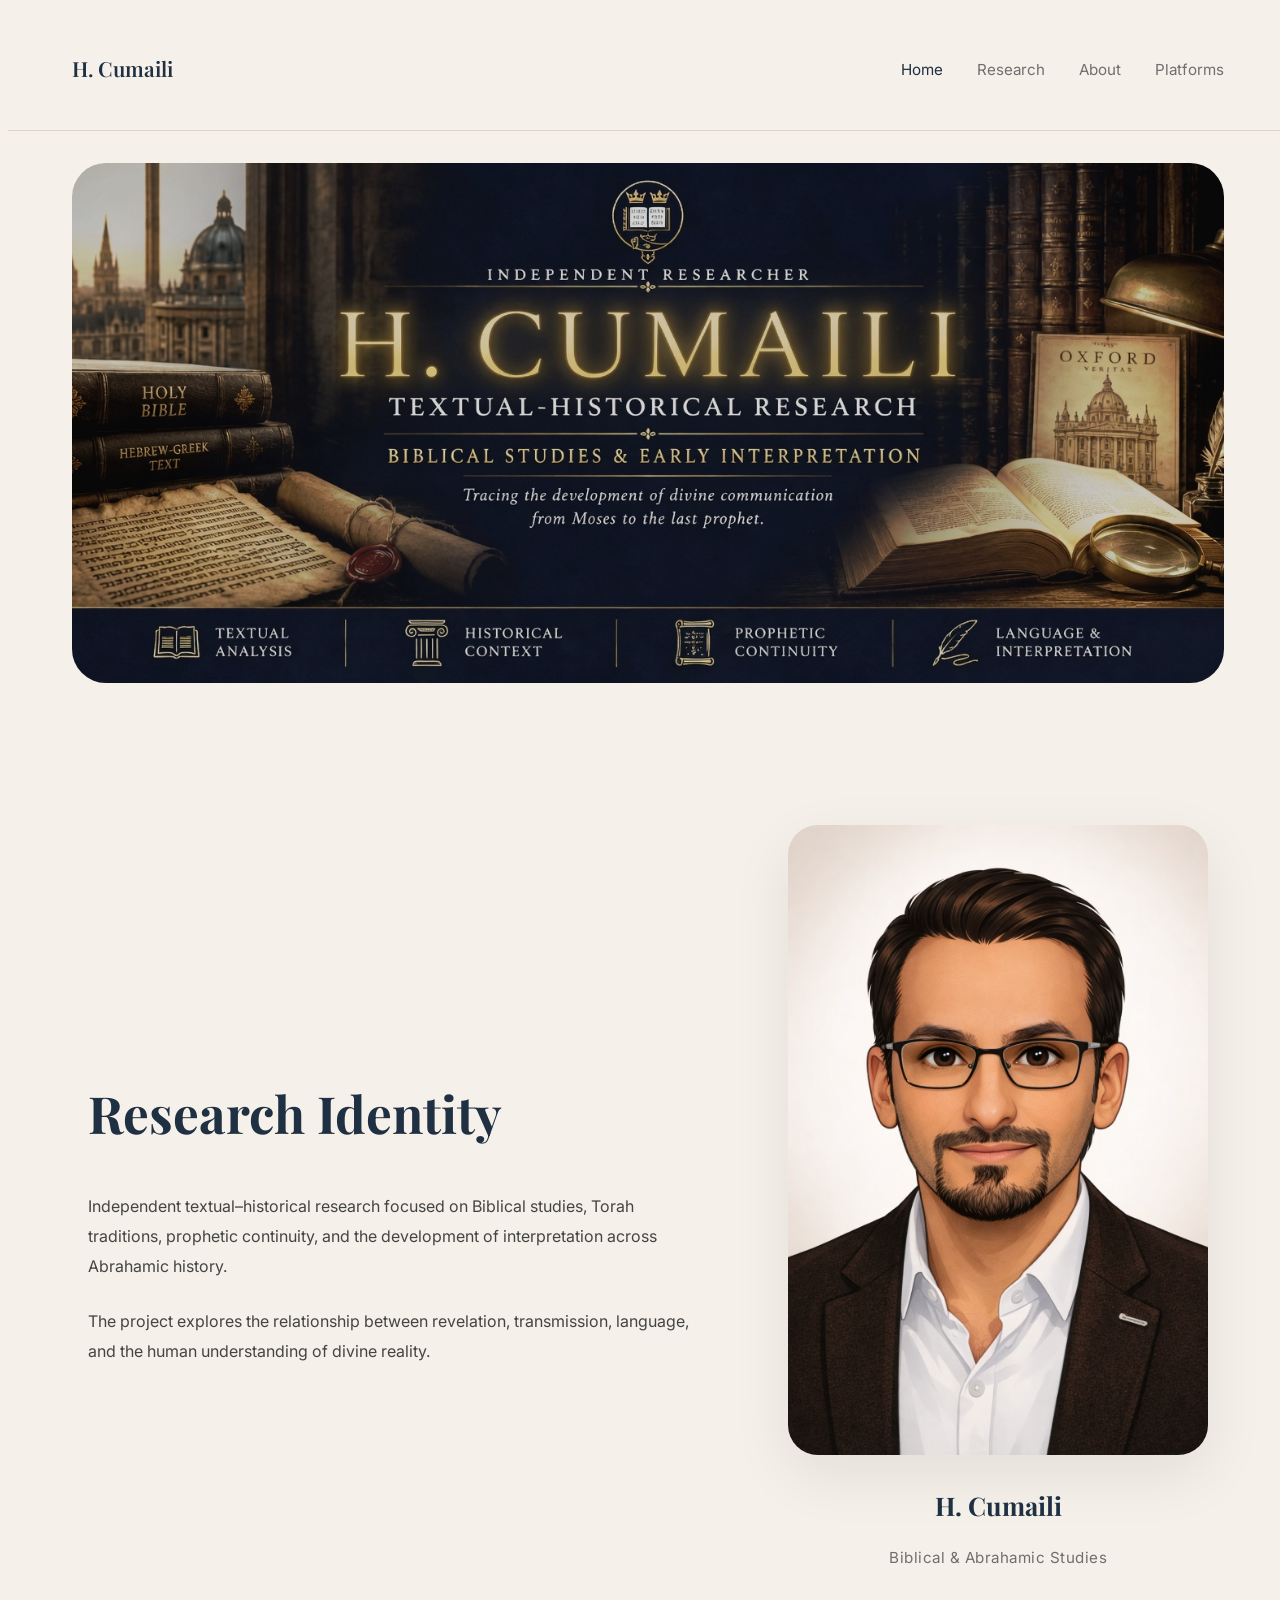
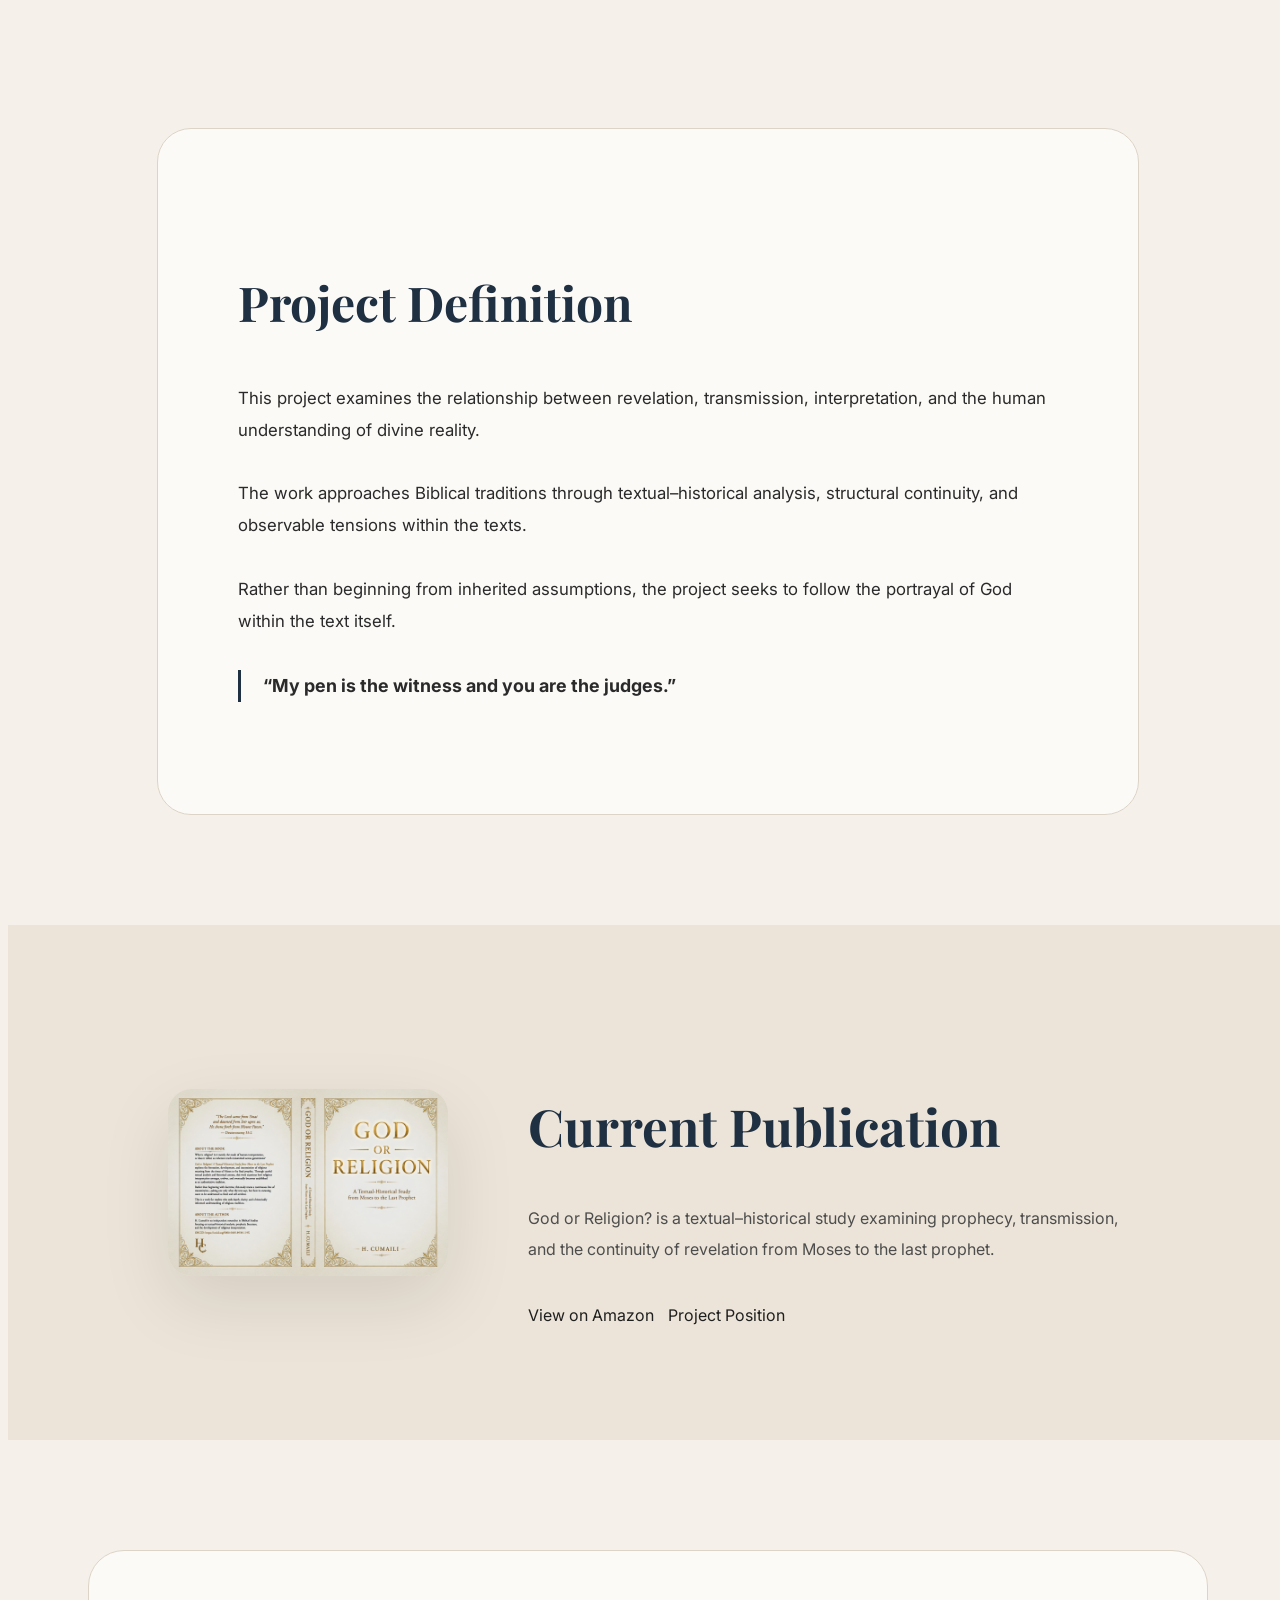
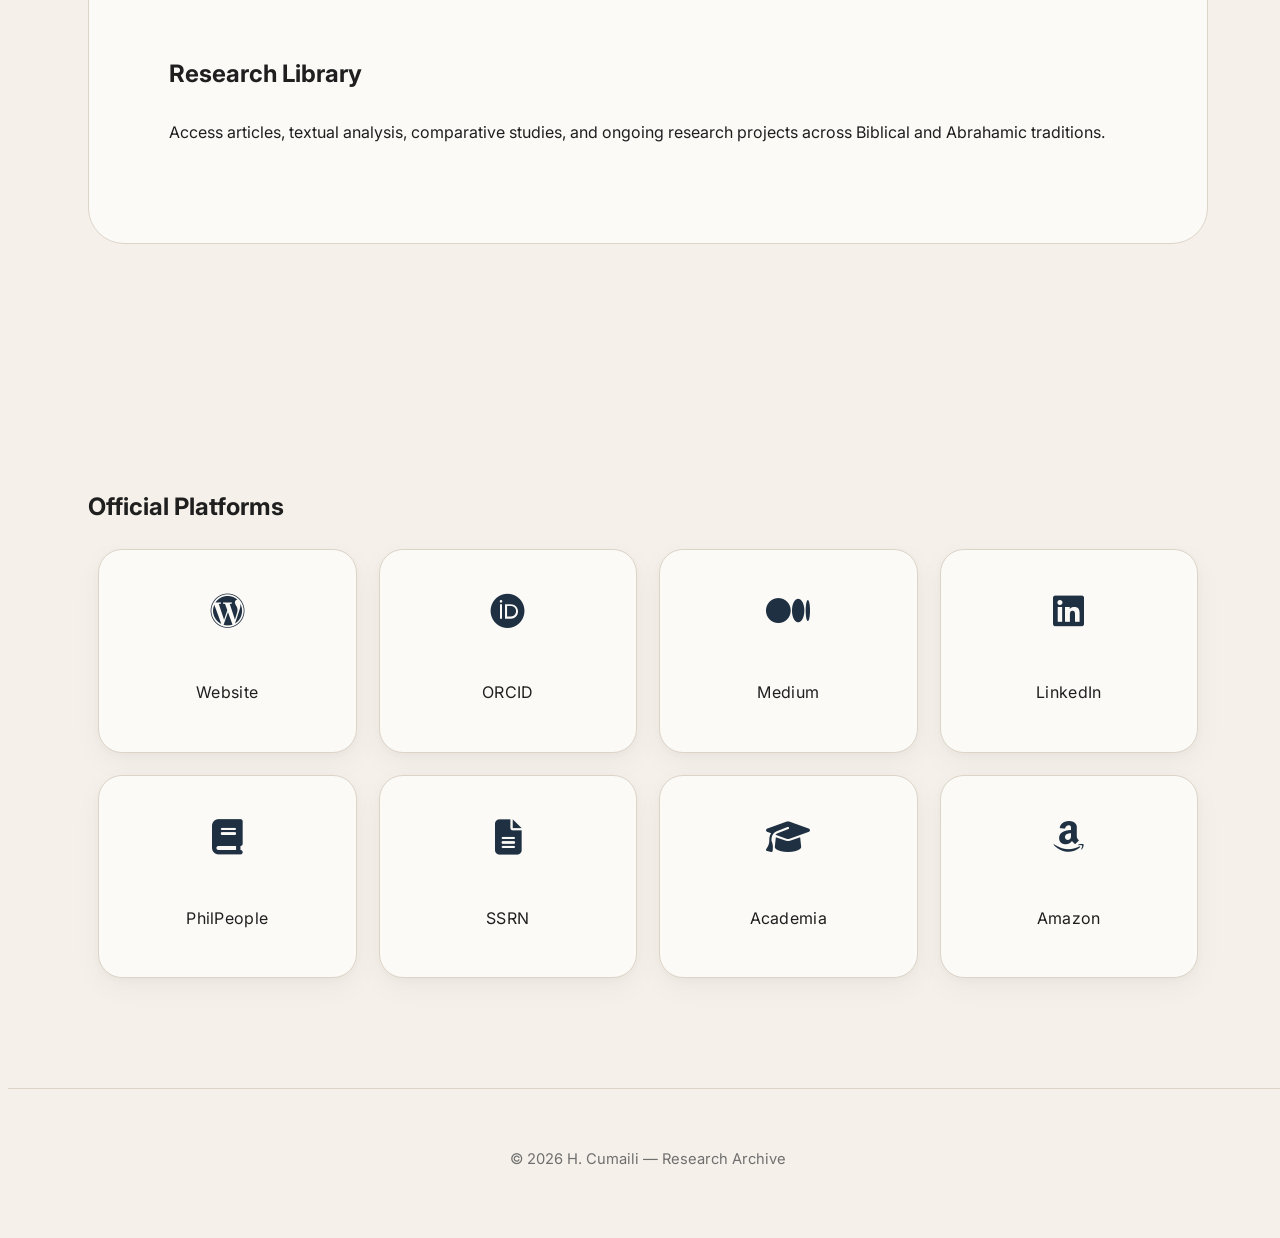
==== index.html @ fabd7c58 "Update index.html" ====
<!DOCTYPE html>
<html lang="en">

<head>
<head>

<!-- Google tag -->
<script async src="https://www.googletagmanager.com/gtag/js?id=G-XXXX"></script>
<script>
window.dataLayer = window.dataLayer || [];
function gtag(){dataLayer.push(arguments);}
gtag('js', new Date());

gtag('config', 'G-XXXX');
</script>
<meta charset="UTF-8">
<meta name="viewport" content="width=device-width, initial-scale=1.0">

<title>H. Cumaili | Biblical Studies & Textual-Historical Research</title>

<link rel="stylesheet" href="style.css">

<link rel="preconnect" href="https://fonts.googleapis.com">
<link rel="preconnect" href="https://fonts.gstatic.com" crossorigin>

<link href="https://fonts.googleapis.com/css2?family=Playfair+Display:wght@400;500;600;700&family=Inter:wght@300;400;500;600&display=swap" rel="stylesheet">

<link rel="stylesheet"
href="https://cdnjs.cloudflare.com/ajax/libs/font-awesome/6.5.1/css/all.min.css">

</head>

<body>

<!-- =========================
     HEADER
========================= -->

<header>

<nav>

<h1>H. Cumaili</h1>

<ul>

<li>
<a href="index.html" class="active">
Home
</a>
</li>

<li>
<a href="research.html">
Research
</a>
</li>

<li>
<a href="about.html">
About
</a>
</li>

<li>
<a href="#platforms">
Platforms
</a>
</li>

</ul>

</nav>

</header>

<!-- =========================
     HERO
========================= -->

<section class="hero">


</a>

</div>

</div>

</section>

<!-- =========================
     RESEARCH IDENTITY
========================= -->

<section class="intro">

<div class="intro-container">

<div class="intro-text">

<h2>
Research Identity
</h2>

<p>

Independent textual–historical research
focused on Biblical studies,
Torah traditions,
prophetic continuity,
and the development of interpretation
across Abrahamic history.

</p>

<p>

The project explores the relationship between
revelation,
transmission,
language,
and the human understanding
of divine reality.

</p>

</div>

<div class="intro-image">

<img src="profile.png" alt="Researcher">
     <div class="profile-caption">

<h3>
H. Cumaili
</h3>

<p>
Biblical & Abrahamic Studies
</p>

</div>

</div>

</div>

</section>

<!-- =========================
     PROJECT DEFINITION
========================= -->

<section class="content">

<div class="text-block">

<h3>
Project Definition
</h3>

<p>

This project examines the relationship between
revelation,
transmission,
interpretation,
and the human understanding of divine reality.

</p>

<p>

The work approaches Biblical traditions
through textual–historical analysis,
structural continuity,
and observable tensions within the texts.

</p>

<p>

Rather than beginning from inherited assumptions,
the project seeks to follow the portrayal of God
within the text itself.

</p>

<p>

<strong>

“My pen is the witness 
and you are the judges.”

</strong>

</p>

</div>

</section>

<!-- =========================
     CURRENT PUBLICATION
========================= -->

<section class="book">

<div class="book-container">

<div class="book-cover">

<img src="book.jpg" alt="God or Religion Book">

</div>

<div class="book-text">

<h2>
Current Publication
</h2>

<p>

God or Religion?
is a textual–historical study examining
prophecy,
transmission,
and the continuity of revelation
from Moses to the last prophet.

</p>

<div class="book-buttons">

<a href="https://www.amazon.com/dp/B0GWH6NF5C"
target="_blank"
class="dark-btn">

View on Amazon

</a>

<a href="about.html"
class="light-btn">

Project Position

</a>

</div>

</div>

</div>

</section>

<!-- =========================
     RESEARCH LIBRARY
========================= -->

<section class="library">

<div class="library-container">

<a href="research.html">

<div class="library-card">

<div class="library-icon"></div>

<h2>
Research Library
</h2>

<p>

Access articles,
textual analysis,
comparative studies,
and ongoing research projects
across Biblical and Abrahamic traditions.

</p>

</div>

</a>

</div>

</section>

<!-- =========================
     OFFICIAL PLATFORMS
========================= -->

<section class="links" id="platforms">

<div class="links-container">

<div class="section-header">

<h2>
Official Platforms
</h2>

</div>

<div class="links-grid">

<a href="https://hcumaili.wordpress.com/"
target="_blank"
class="link-box">

<div class="link-icon">
<i class="fa-brands fa-wordpress"></i>
</div>

<p>Website</p>

</a>

<a href="https://orcid.org/0009-0005-8938-119X"
target="_blank"
class="link-box">

<div class="link-icon">
<i class="fa-brands fa-orcid"></i>
</div>

<p>ORCID</p>

</a>

<a href="https://medium.com/@H.cumaili"
target="_blank"
class="link-box">

<div class="link-icon">
<i class="fa-brands fa-medium"></i>
</div>

<p>Medium</p>

</a>

<a href="https://www.linkedin.com/in/h-cumaili-620b12206/"
target="_blank"
class="link-box">

<div class="link-icon">
<i class="fa-brands fa-linkedin"></i>
</div>

<p>LinkedIn</p>

</a>

<a href="https://philpeople.org/profiles/h-cumaili"
target="_blank"
class="link-box">

<div class="link-icon">
<i class="fa-solid fa-book"></i>
</div>

<p>PhilPeople</p>

</a>

<a href="https://ssrn.com/author=11365068"
target="_blank"
class="link-box">

<div class="link-icon">
<i class="fa-solid fa-file-lines"></i>
</div>

<p>SSRN</p>

</a>

<a href="https://independentresearcher.academia.edu/HCumaili"
target="_blank"
class="link-box">

<div class="link-icon">
<i class="fa-solid fa-graduation-cap"></i>
</div>

<p>Academia</p>

</a>

<a href="https://www.amazon.com/dp/B0GWH6NF5C"
target="_blank"
class="link-box">

<div class="link-icon">
<i class="fa-brands fa-amazon"></i>
</div>

<p>Amazon</p>

</a>

</div>

</div>

</section>

<!-- =========================
     FOOTER
========================= -->

<footer>

<p>
© 2026 H. Cumaili — Research Archive
</p>

</footer>

</body>

</html>
---- style.css ----
```css id="u8y2pz"
/* =========================
   GLOBAL
========================= */

*{
  margin:0;
  padding:0;
  box-sizing:border-box;
}

:root{

  --bg:#f5f1ea;
  --paper:#fcfaf7;

  --text:#1f1f1f;
  --muted:#6f6f6f;

  --accent:#1f3042;

  --border:#ddd4c8;
}

html{
  scroll-behavior:smooth;
}

body{

  width:100%;

  overflow-x:hidden;

  background:var(--bg);

  color:var(--text);

  font-family:'Inter', sans-serif;

  line-height:1.9;
}

/* =========================
   LINKS
========================= */

a{
  text-decoration:none;
  color:inherit;
}

img{
  width:100%;
  max-width:100%;
  height:auto;
  display:block;
}

/* =========================
   NAVBAR
========================= */

header{

  position:sticky;
  top:0;
  z-index:1000;

  background:rgba(245,241,234,0.94);

  backdrop-filter:blur(12px);

  border-bottom:1px solid var(--border);
}

nav{

  width:min(1180px,90%);

  margin:auto;

  display:flex;

  justify-content:space-between;

  align-items:center;

  padding:24px 0;
}

nav h1{

  font-family:'Playfair Display', serif;

  font-size:1.3rem;

  font-weight:600;

  color:var(--accent);
}

nav ul{

  display:flex;

  gap:34px;

  list-style:none;
}

nav a{

  color:var(--muted);

  font-size:.95rem;

  transition:.3s;
}

nav a:hover,
nav a.active{

  color:var(--accent);
}

/* =========================
   HERO
========================= */

.hero{

  width:min(1180px,90%);

  margin:32px auto;

  height:520px;

  border-radius:34px;

  overflow:hidden;

  background:url('banner.jpg');

  background-size:cover;

  background-position:center;

  background-repeat:no-repeat;

  display:flex;

  align-items:center;

  position:relative;
}

.hero::before{

  content:"";

  position:absolute;

  inset:0;

  background:rgba(0,0,0,.16);
}

.hero-overlay{

  position:relative;

  z-index:2;

  padding:90px;
}

/* =========================
   INTRO
========================= */

.intro{

  padding:110px 0;
}

.intro-container{

  width:min(1120px,90%);

  margin:auto;

  display:grid;

  grid-template-columns:1fr 420px;

  gap:80px;

  align-items:center;
}

.intro-text h2{

  font-family:'Playfair Display', serif;

  font-size:3.2rem;

  margin-bottom:28px;

  color:var(--accent);
}

.intro-text p{

  color:#444;

  margin-bottom:24px;

  max-width:700px;
}

.intro-image img{

  border-radius:30px;

  box-shadow:0 20px 60px rgba(0,0,0,.08);
}

/* =========================
   PROFILE CAPTION
========================= */

.profile-caption{

  text-align:center;

  margin-top:22px;
}

.profile-caption h3{

  font-family:'Playfair Display', serif;

  font-size:1.6rem;

  margin-bottom:8px;

  color:var(--accent);
}

.profile-caption p{

  font-size:.95rem;

  letter-spacing:.5px;

  color:var(--muted);
}

/* =========================
   CONTENT
========================= */

.content{

  padding:30px 0 110px;
}

.text-block{

  width:min(820px,90%);

  margin:auto;

  background:var(--paper);

  border:1px solid var(--border);

  border-radius:34px;

  padding:80px;
}

.text-block h3{

  font-family:'Playfair Display', serif;

  font-size:3rem;

  margin-bottom:34px;

  color:var(--accent);
}

.text-block p{

  margin-bottom:32px;

  color:#2a2a2a;

  font-size:1.05rem;
}

.text-block strong{

  display:block;

  margin-top:16px;

  padding-left:22px;

  border-left:3px solid var(--accent);

  font-size:1.12rem;

  line-height:1.8;
}

/* =========================
   BOOK SECTION
========================= */

.book{

  padding:110px 0;

  background:#ece4d8;
}

.book-container{

  width:min(980px,90%);

  margin:auto;

  display:grid;

  grid-template-columns:300px 1fr;

  gap:70px;

  align-items:center;
}

.book-cover img{

  max-width:280px;

  margin:auto;

  border-radius:24px;

  box-shadow:0 25px 70px rgba(0,0,0,.10);
}

.book-text h2{

  font-family:'Playfair Display', serif;

  font-size:3.2rem;

  margin-bottom:28px;

  color:var(--accent);
}

.book-text p{

  color:#4d4d4d;

  margin-bottom:36px;

  max-width:650px;
}

.book-buttons{

  display:flex;

  gap:14px;

  flex-wrap:wrap;
}

/* =========================
   LIBRARY
========================= */

.library{

  padding:110px 0;
}

.library-container{

  width:min(1120px,90%);

  margin:auto;
}

.library-card{

  background:var(--paper);

  border-radius:36px;

  border:1px solid var(--border);

  padding:80px;

  transition:.35s;
}

.library-card:hover{

  transform:translateY(-5px);
}

/* =========================
   RESEARCH GRID
========================= */

.research-section{

  padding:100px 0;
}

.research-container{

  width:min(1100px,90%);

  margin:auto;

  display:grid;

  grid-template-columns:
  repeat(auto-fit,minmax(320px,1fr));

  gap:30px;
}

.research-card{

  background:var(--paper);

  border:1px solid var(--border);

  border-radius:32px;

  overflow:hidden;

  transition:.35s;

  display:flex;

  flex-direction:column;

  justify-content:space-between;
}

.research-card:hover{

  transform:translateY(-5px);
}

.research-image{

  width:100%;

  height:220px;

  object-fit:contain;

  padding:20px;

  background:#f8f4ee;
}

.research-content{

  padding:32px;
}

.research-content h3,
.empty-content h3{

  font-family:'Playfair Display', serif;

  font-size:2rem;

  margin-bottom:14px;

  color:var(--accent);
}

.research-content p,
.empty-content p{

  color:var(--muted);

  margin-bottom:28px;
}

/* =========================
   LINKS / PLATFORMS
========================= */

.links{

  padding:110px 0;
}

.links-container{

  width:min(1120px,90%);

  margin:auto;
}

.links-grid{

  display:grid;

  grid-template-columns:
  repeat(auto-fit,minmax(220px,1fr));

  gap:22px;

  padding:0 10px;
}

.link-box{

  background:var(--paper);

  border:1px solid var(--border);

  border-radius:24px;

  padding:28px 20px;

  display:flex;

  flex-direction:column;

  align-items:center;

  justify-content:center;

  text-align:center;

  transition:.35s;

  box-shadow:
  0 10px 30px rgba(0,0,0,.04),
  0 2px 8px rgba(0,0,0,.03);

  transform-style:preserve-3d;
}

.link-box:hover{

  transform:
  translateY(-6px)
  rotateX(4deg)
  rotateY(-4deg);

  box-shadow:
  0 25px 50px rgba(0,0,0,.10),
  0 10px 20px rgba(0,0,0,.06);

  background:#f8f4ee;
}

.link-icon{

  font-size:2.2rem;

  margin-bottom:16px;

  color:var(--accent);

  transition:.35s;
}

.link-box:hover .link-icon{

  transform:translateZ(18px) scale(1.08);
}

.link-box p{

  font-size:1rem;

  color:var(--text);

  letter-spacing:.3px;
}

/* =========================
   FOOTER
========================= */

footer{

  border-top:1px solid var(--border);

  padding:42px 0;
}

footer p{

  text-align:center;

  color:var(--muted);

  font-size:.92rem;
}

/* =========================
   MOBILE
========================= */

@media(max-width:768px){

  *{
    min-width:0;
  }

  nav{

    width:94%;

    flex-direction:column;

    align-items:center;

    gap:14px;
  }

  nav ul{

    flex-wrap:wrap;

    justify-content:center;

    gap:12px;
  }

  .hero{

    width:94%;

    height:210px;

    margin:18px auto;

    border-radius:22px;
  }

  .hero-overlay{

    padding:28px 22px;
  }

  .intro,
  .book,
  .library,
  .links,
  .research-section{

    padding:70px 0;
  }

  .intro-container,
  .book-container,
  .research-container,
  .links-grid{

    grid-template-columns:1fr;

    gap:24px;
  }

  .intro-text h2,
  .book-text h2,
  .text-block h3{

    font-size:2.2rem;

    line-height:1.2;
  }

  .text-block,
  .library-card,
  .research-card,
  .link-box{

    width:100%;

    padding:24px 18px;

    border-radius:24px;
  }

  .book-buttons{

    flex-direction:column;
  }

  .link-box:hover,
  .research-card:hover,
  .library-card:hover{

    transform:translateY(-3px);
  }

  footer{

    padding:30px 0;
  }

  footer p{

    font-size:.85rem;
  }
}
```
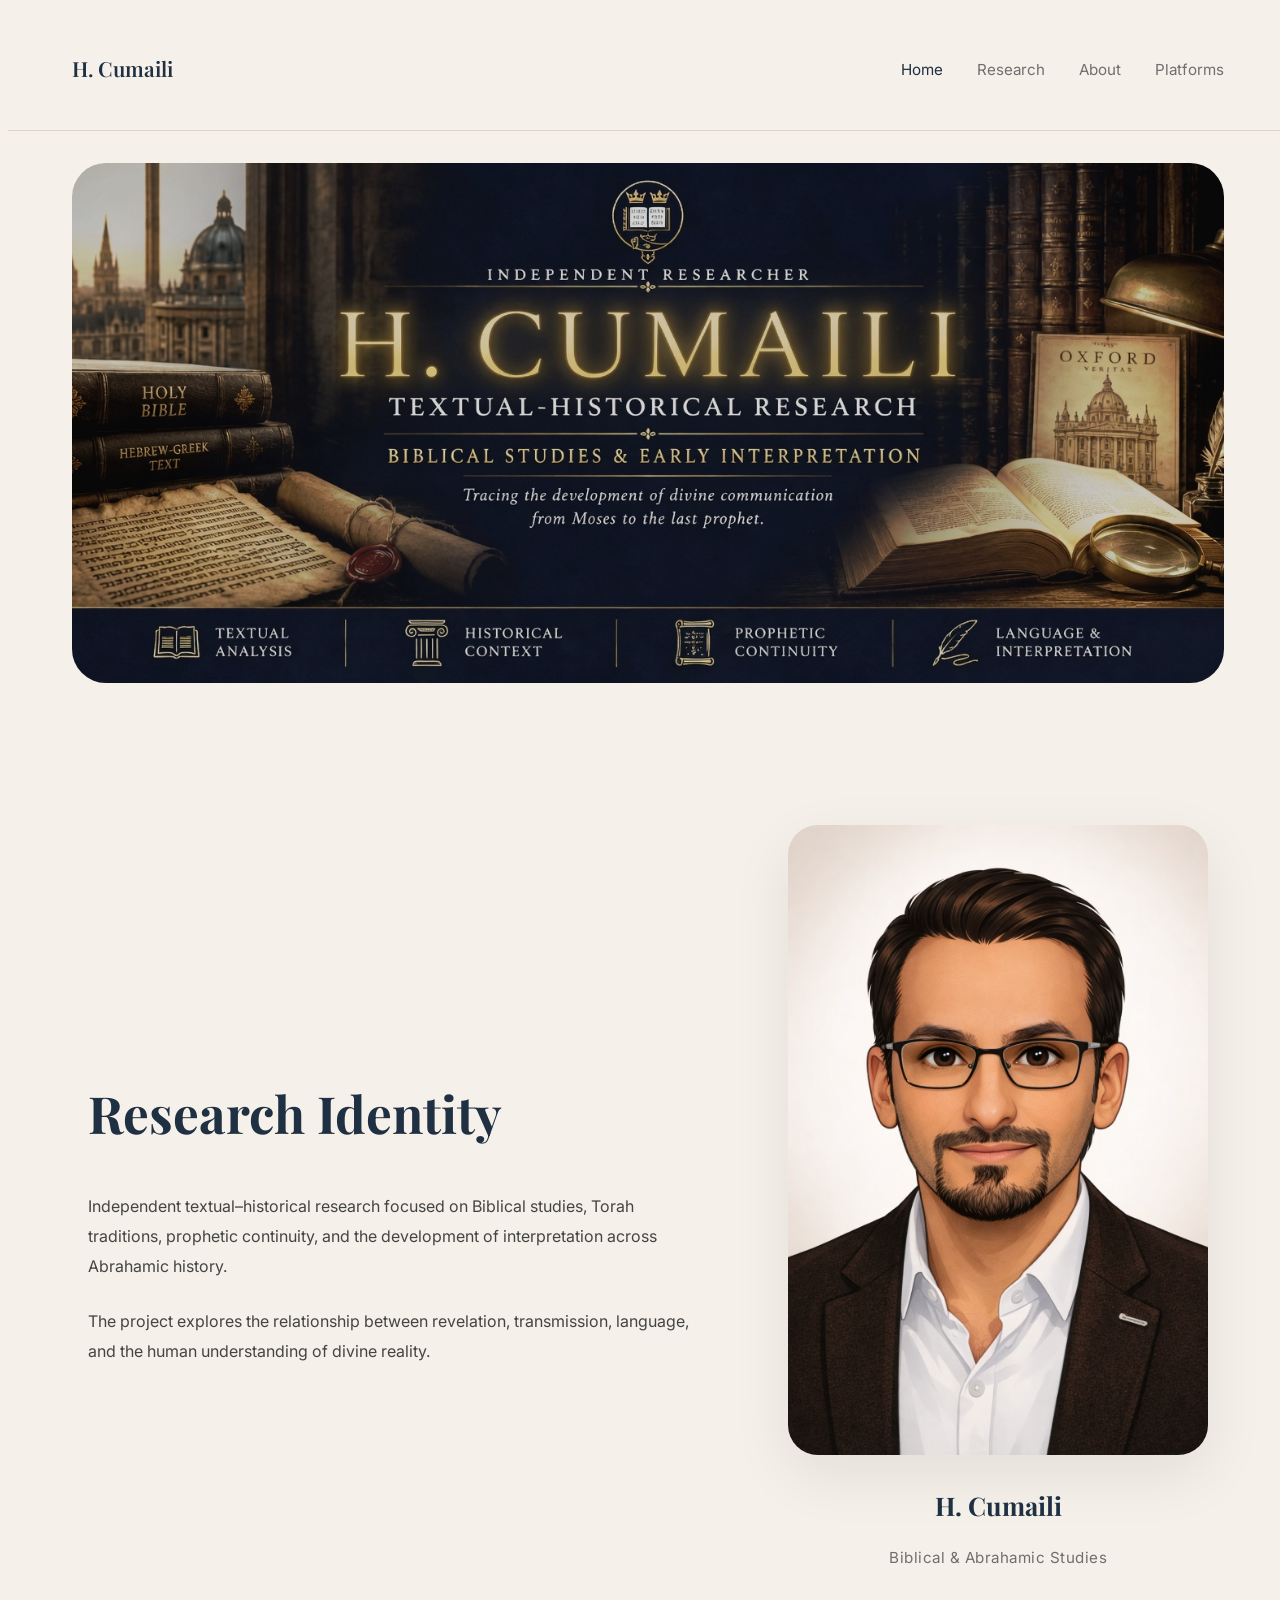
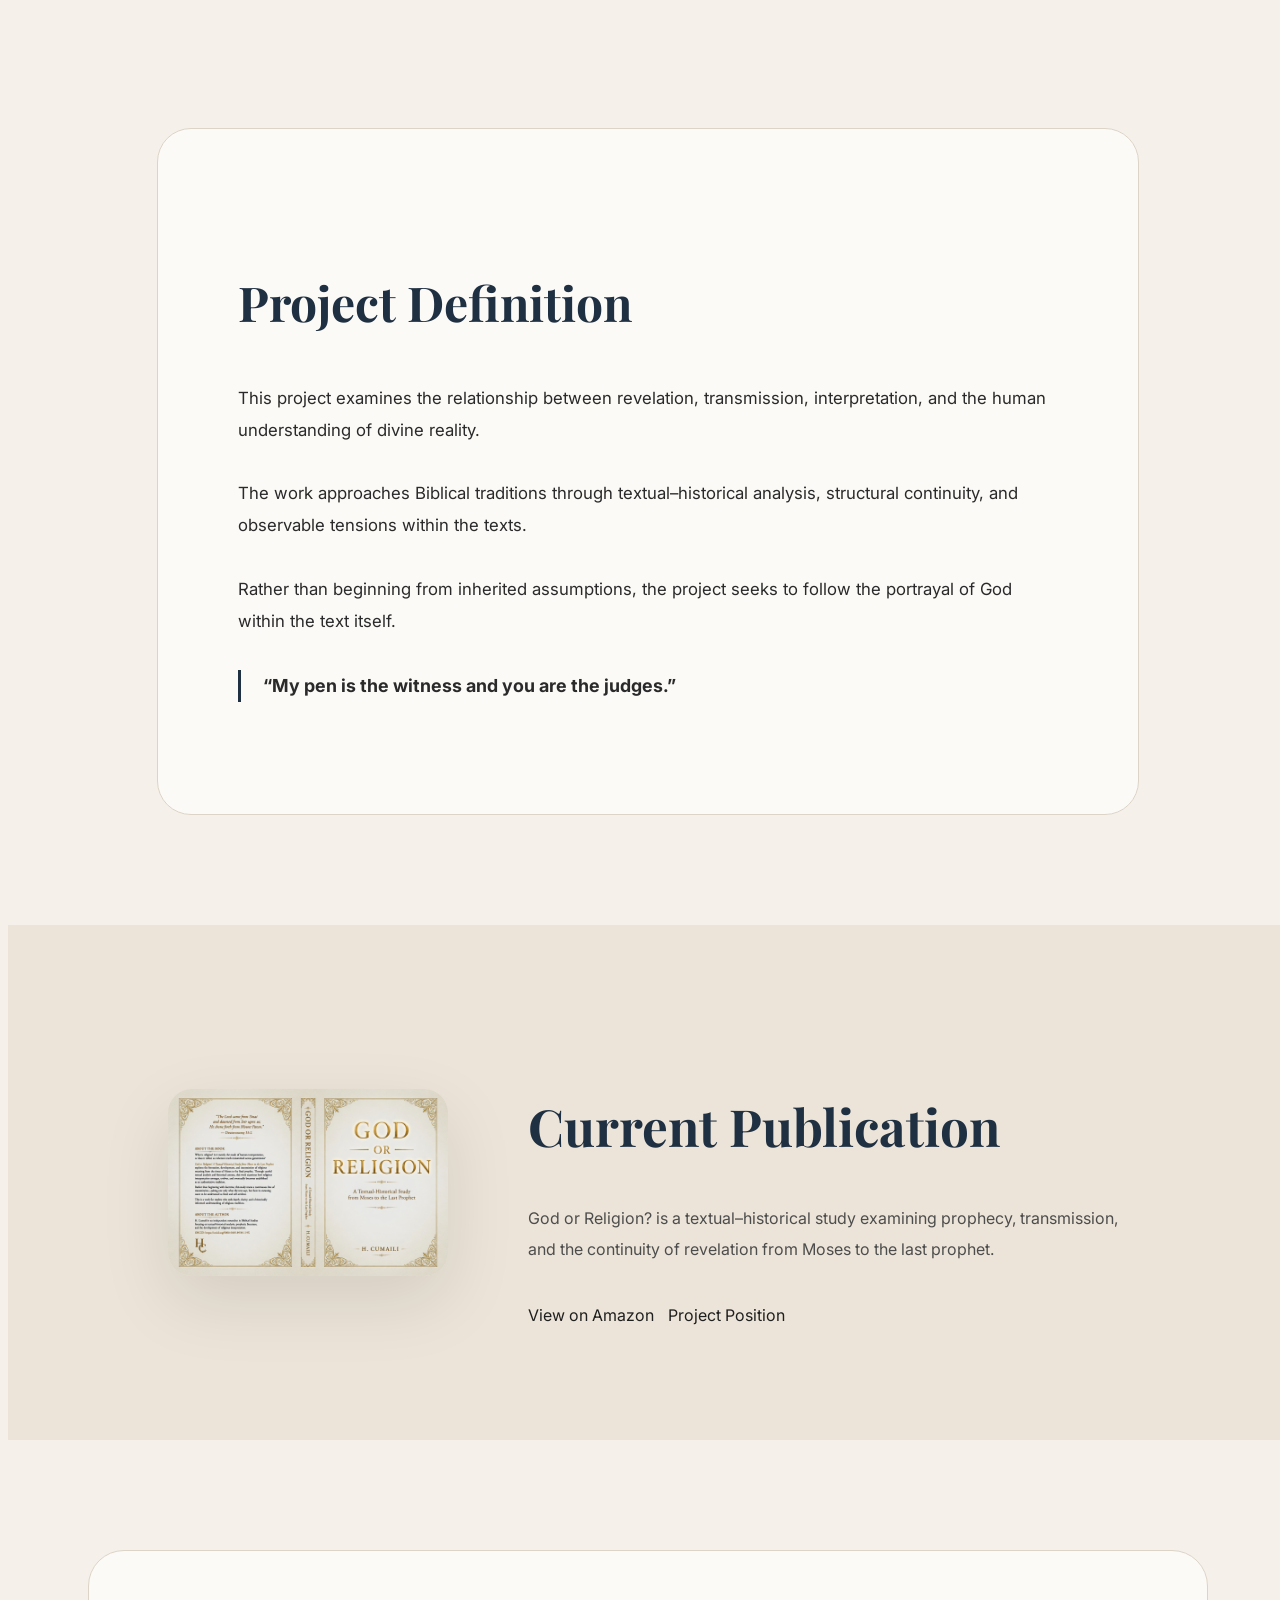
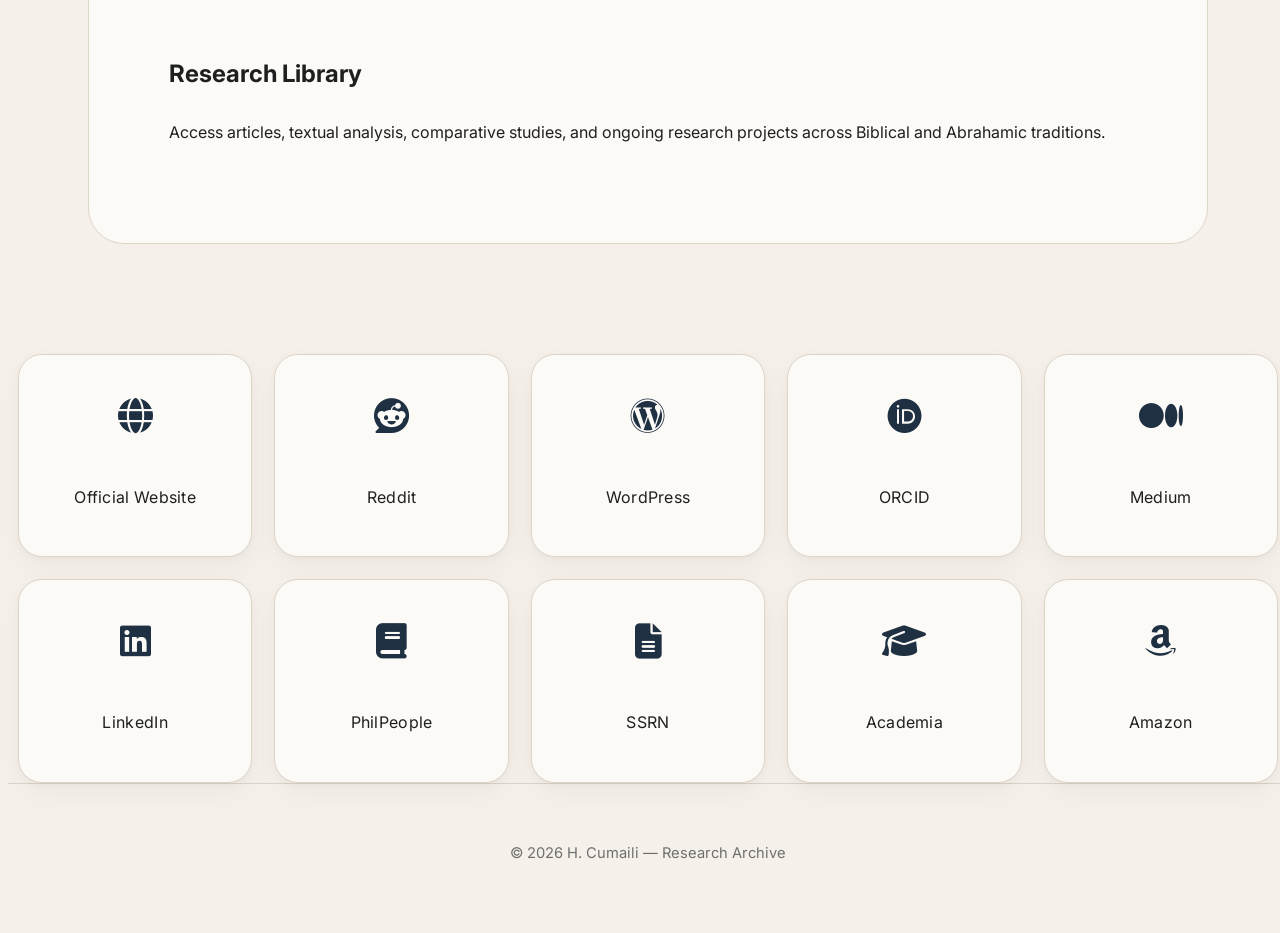
==== commit 84de8436: "Add official platform links to index.html" ====
--- a/index.html
+++ b/index.html
@@ -1,29 +1,37 @@
+
 <!DOCTYPE html>
 <html lang="en">
 
 <head>
-<head>
-
-<!-- Google tag -->
-<script async src="https://www.googletagmanager.com/gtag/js?id=G-XXXX"></script>
+
+<!-- Google tag (gtag.js) -->
+<script async src="https://www.googletagmanager.com/gtag/js?id=G-NZCJDBMM64"></script>
+
 <script>
 window.dataLayer = window.dataLayer || [];
 function gtag(){dataLayer.push(arguments);}
 gtag('js', new Date());
 
-gtag('config', 'G-XXXX');
+gtag('config', 'G-NZCJDBMM64');
 </script>
+
 <meta charset="UTF-8">
-<meta name="viewport" content="width=device-width, initial-scale=1.0">
+
+<meta name="viewport"
+content="width=device-width, initial-scale=1.0">
 
 <title>H. Cumaili | Biblical Studies & Textual-Historical Research</title>
 
 <link rel="stylesheet" href="style.css">
 
 <link rel="preconnect" href="https://fonts.googleapis.com">
-<link rel="preconnect" href="https://fonts.gstatic.com" crossorigin>
-
-<link href="https://fonts.googleapis.com/css2?family=Playfair+Display:wght@400;500;600;700&family=Inter:wght@300;400;500;600&display=swap" rel="stylesheet">
+
+<link rel="preconnect"
+href="https://fonts.gstatic.com"
+crossorigin>
+
+<link href="https://fonts.googleapis.com/css2?family=Playfair+Display:wght@400;500;600;700&family=Inter:wght@300;400;500;600&display=swap"
+rel="stylesheet">
 
 <link rel="stylesheet"
 href="https://cdnjs.cloudflare.com/ajax/libs/font-awesome/6.5.1/css/all.min.css">
@@ -31,7 +39,6 @@
 </head>
 
 <body>
-
 <!-- =========================
      HEADER
 ========================= -->
@@ -298,20 +305,37 @@
      OFFICIAL PLATFORMS
 ========================= -->
 
-<section class="links" id="platforms">
-
-<div class="links-container">
-
-<div class="section-header">
-
-<h2>
-Official Platforms
-</h2>
-
 </div>
 
 <div class="links-grid">
 
+<!-- Official Website -->
+<a href="https://h-cumaili.com"
+target="_blank"
+class="link-box">
+
+<div class="link-icon">
+<i class="fa-solid fa-globe"></i>
+</div>
+
+<p>Official Website</p>
+
+</a>
+
+<!-- Reddit -->
+<a href="https://www.reddit.com/user/MailSudden2446/"
+target="_blank"
+class="link-box">
+
+<div class="link-icon">
+<i class="fa-brands fa-reddit"></i>
+</div>
+
+<p>Reddit</p>
+
+</a>
+
+<!-- WordPress Archive -->
 <a href="https://hcumaili.wordpress.com/"
 target="_blank"
 class="link-box">
@@ -320,10 +344,11 @@
 <i class="fa-brands fa-wordpress"></i>
 </div>
 
-<p>Website</p>
-
-</a>
-
+<p>WordPress</p>
+
+</a>
+
+<!-- ORCID -->
 <a href="https://orcid.org/0009-0005-8938-119X"
 target="_blank"
 class="link-box">
@@ -336,6 +361,7 @@
 
 </a>
 
+<!-- Medium -->
 <a href="https://medium.com/@H.cumaili"
 target="_blank"
 class="link-box">
@@ -348,6 +374,7 @@
 
 </a>
 
+<!-- LinkedIn -->
 <a href="https://www.linkedin.com/in/h-cumaili-620b12206/"
 target="_blank"
 class="link-box">
@@ -360,6 +387,7 @@
 
 </a>
 
+<!-- PhilPeople -->
 <a href="https://philpeople.org/profiles/h-cumaili"
 target="_blank"
 class="link-box">
@@ -372,6 +400,7 @@
 
 </a>
 
+<!-- SSRN -->
 <a href="https://ssrn.com/author=11365068"
 target="_blank"
 class="link-box">
@@ -384,6 +413,7 @@
 
 </a>
 
+<!-- Academia -->
 <a href="https://independentresearcher.academia.edu/HCumaili"
 target="_blank"
 class="link-box">
@@ -396,6 +426,7 @@
 
 </a>
 
+<!-- Amazon -->
 <a href="https://www.amazon.com/dp/B0GWH6NF5C"
 target="_blank"
 class="link-box">
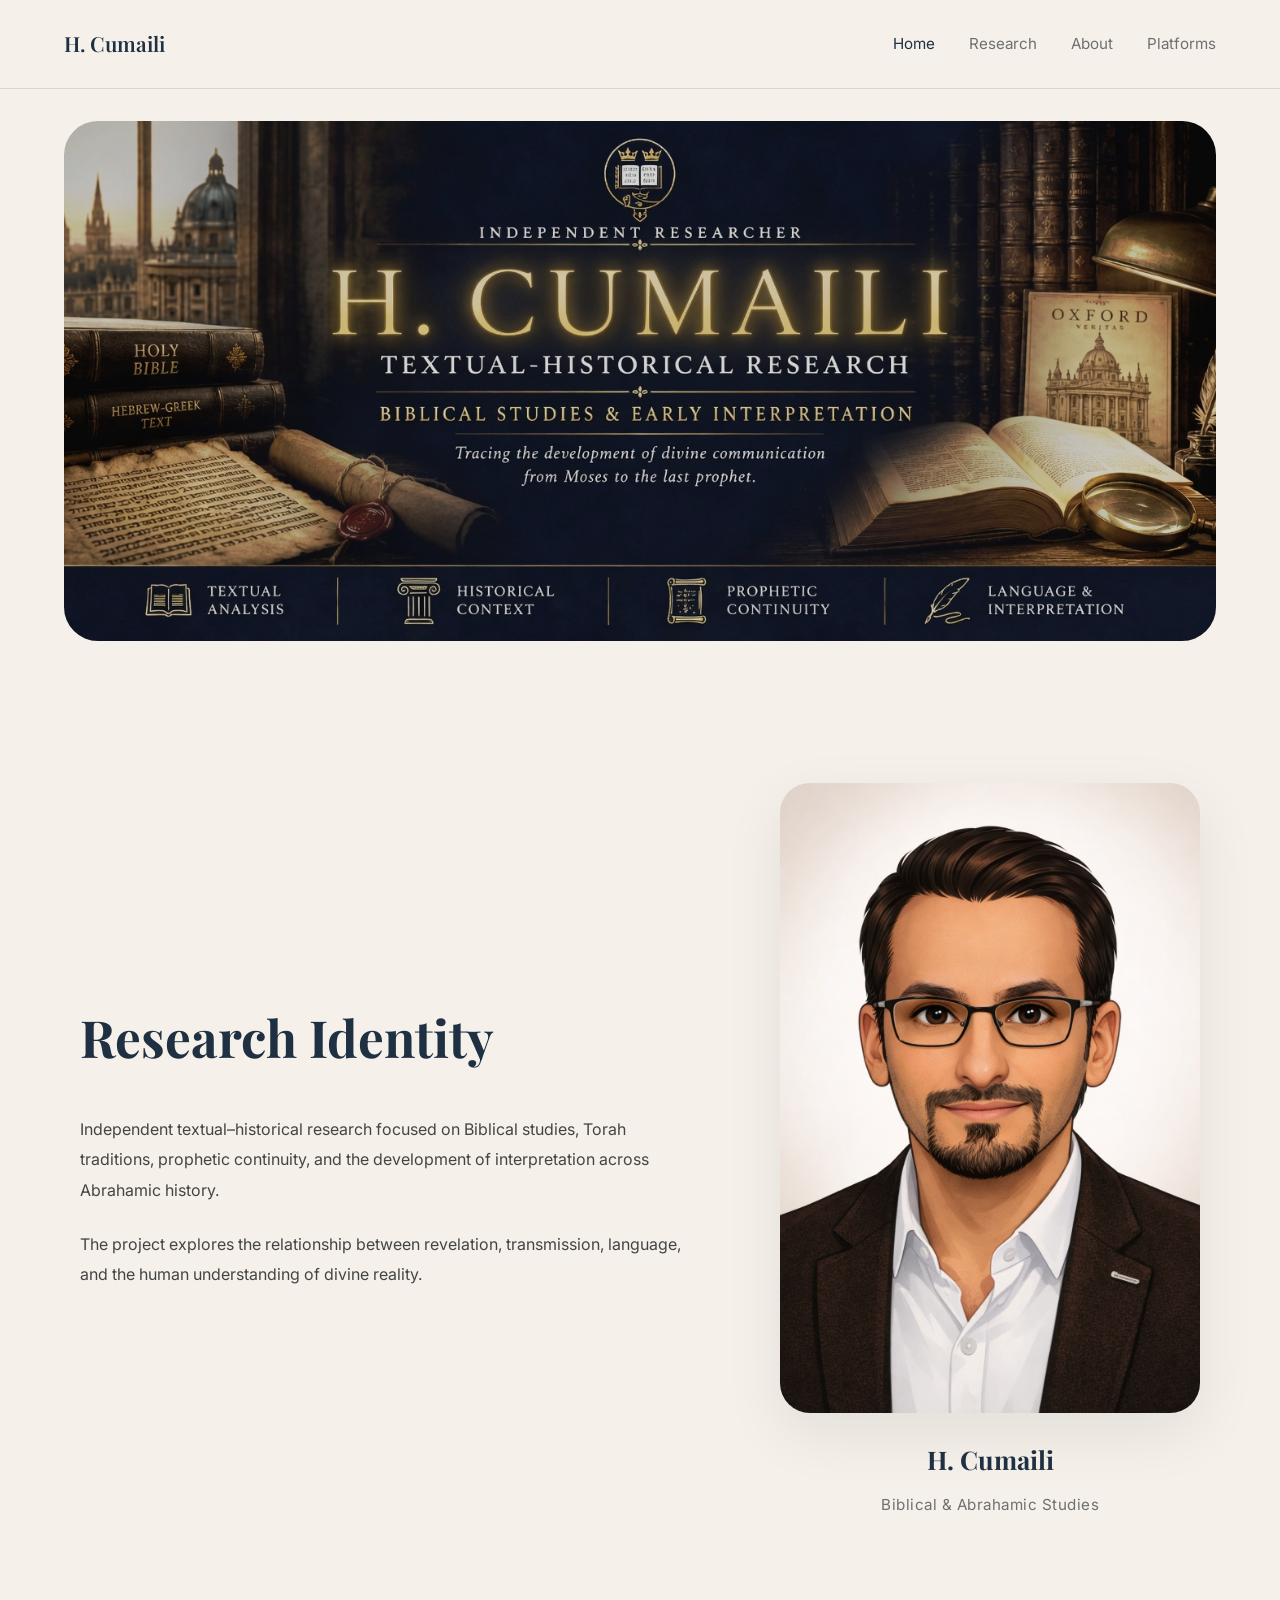
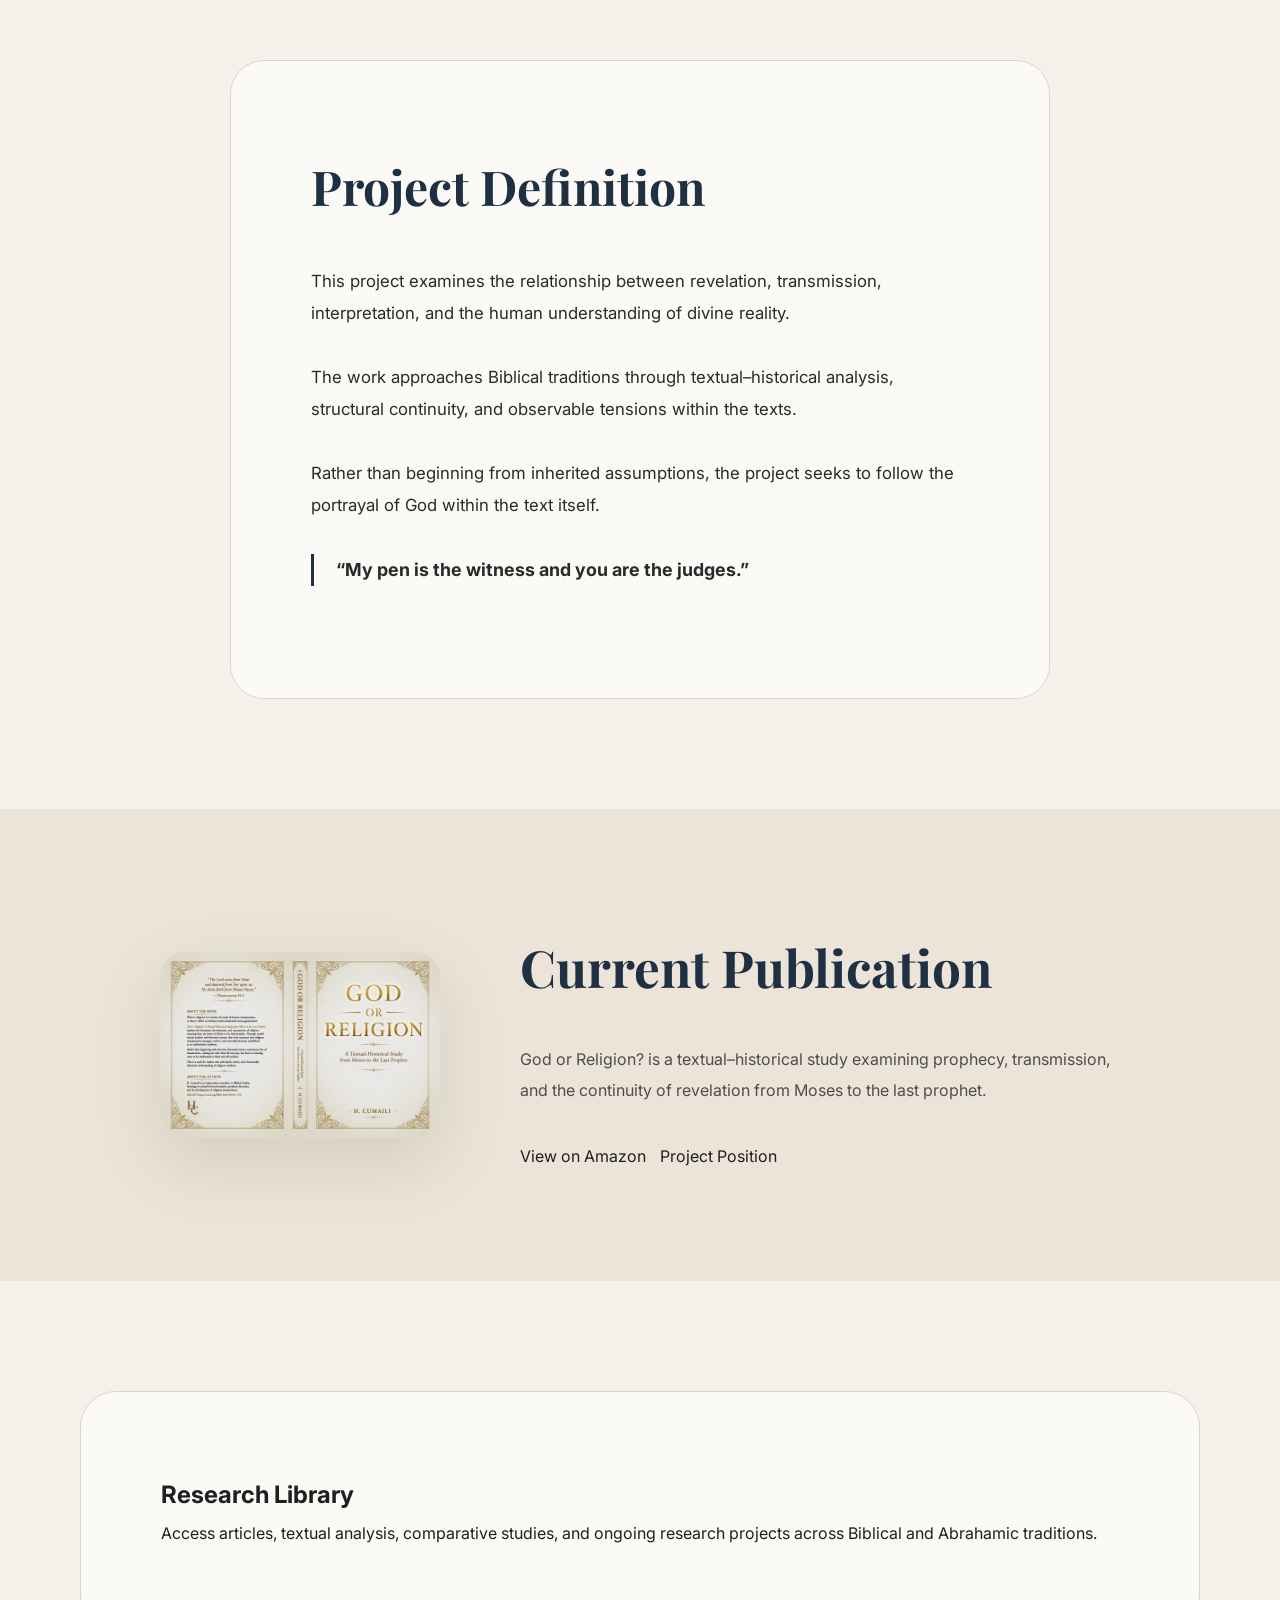
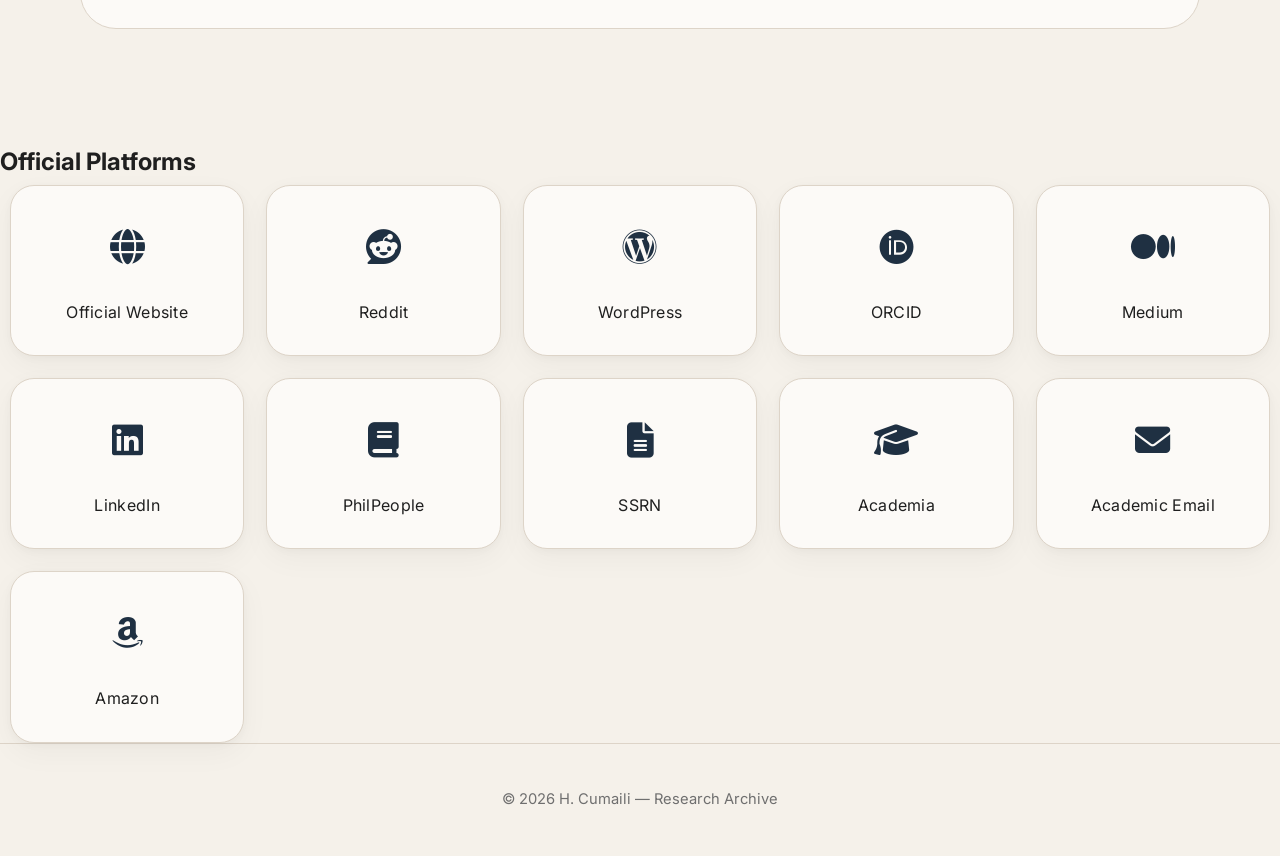
==== commit 0b712329: "Update index.html" ====
--- a/index.html
+++ b/index.html
@@ -304,7 +304,11 @@
 <!-- =========================
      OFFICIAL PLATFORMS
 ========================= -->
-
+     <h2>
+Official Platforms
+</h2>
+
+     
 </div>
 
 <div class="links-grid">
@@ -425,7 +429,18 @@
 <p>Academia</p>
 
 </a>
-
+<!-- Academic Email -->
+<a href="mailto:contact@h-cumaili.com"
+target="_blank"
+class="link-box">
+
+<div class="link-icon">
+<i class="fa-solid fa-envelope"></i>
+</div>
+
+<p>Academic Email</p>
+
+</a>
 <!-- Amazon -->
 <a href="https://www.amazon.com/dp/B0GWH6NF5C"
 target="_blank"
--- a/style.css
+++ b/style.css
@@ -1,4 +1,3 @@
-```css id="u8y2pz"
 /* =========================
    GLOBAL
 ========================= */
@@ -316,6 +315,49 @@
   line-height:1.8;
 }
 
+
+/* =========================
+   MANUSCRIPT IMAGE
+========================= */
+
+.manuscript{
+
+  margin:50px auto;
+
+  text-align:center;
+}
+
+.manuscript img{
+
+  width:72%;
+
+  max-width:820px;
+
+  height:auto;
+
+  margin:auto;
+
+  border-radius:18px;
+
+  box-shadow:0 20px 50px rgba(0,0,0,.08);
+
+  border:1px solid var(--border);
+}
+
+.manuscript figcaption{
+
+  margin-top:18px;
+
+  color:var(--muted);
+
+  font-size:.92rem;
+
+  line-height:1.7;
+
+  max-width:760px;
+
+  margin-inline:auto;
+}
 /* =========================
    BOOK SECTION
 ========================= */
@@ -725,4 +767,7 @@
     font-size:.85rem;
   }
 }
-```
+.manuscript img{
+
+  width:100%;
+}
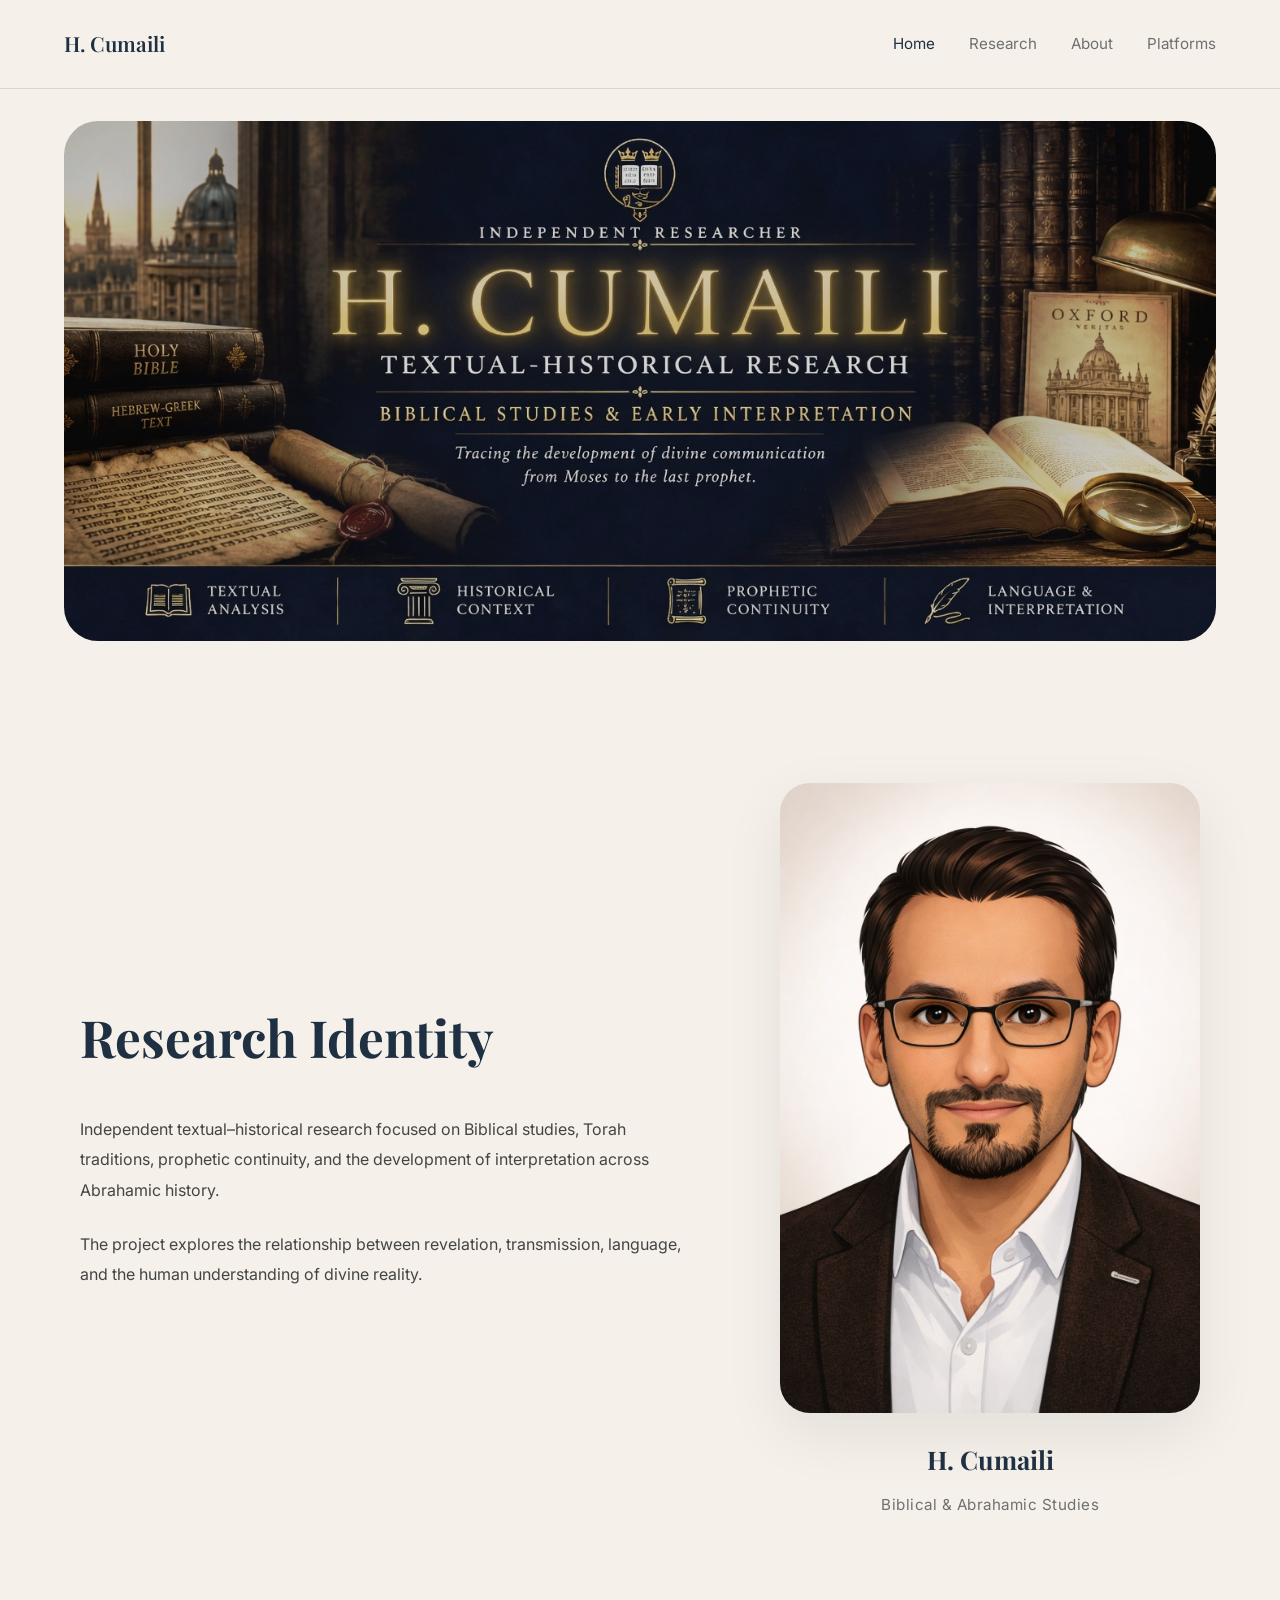
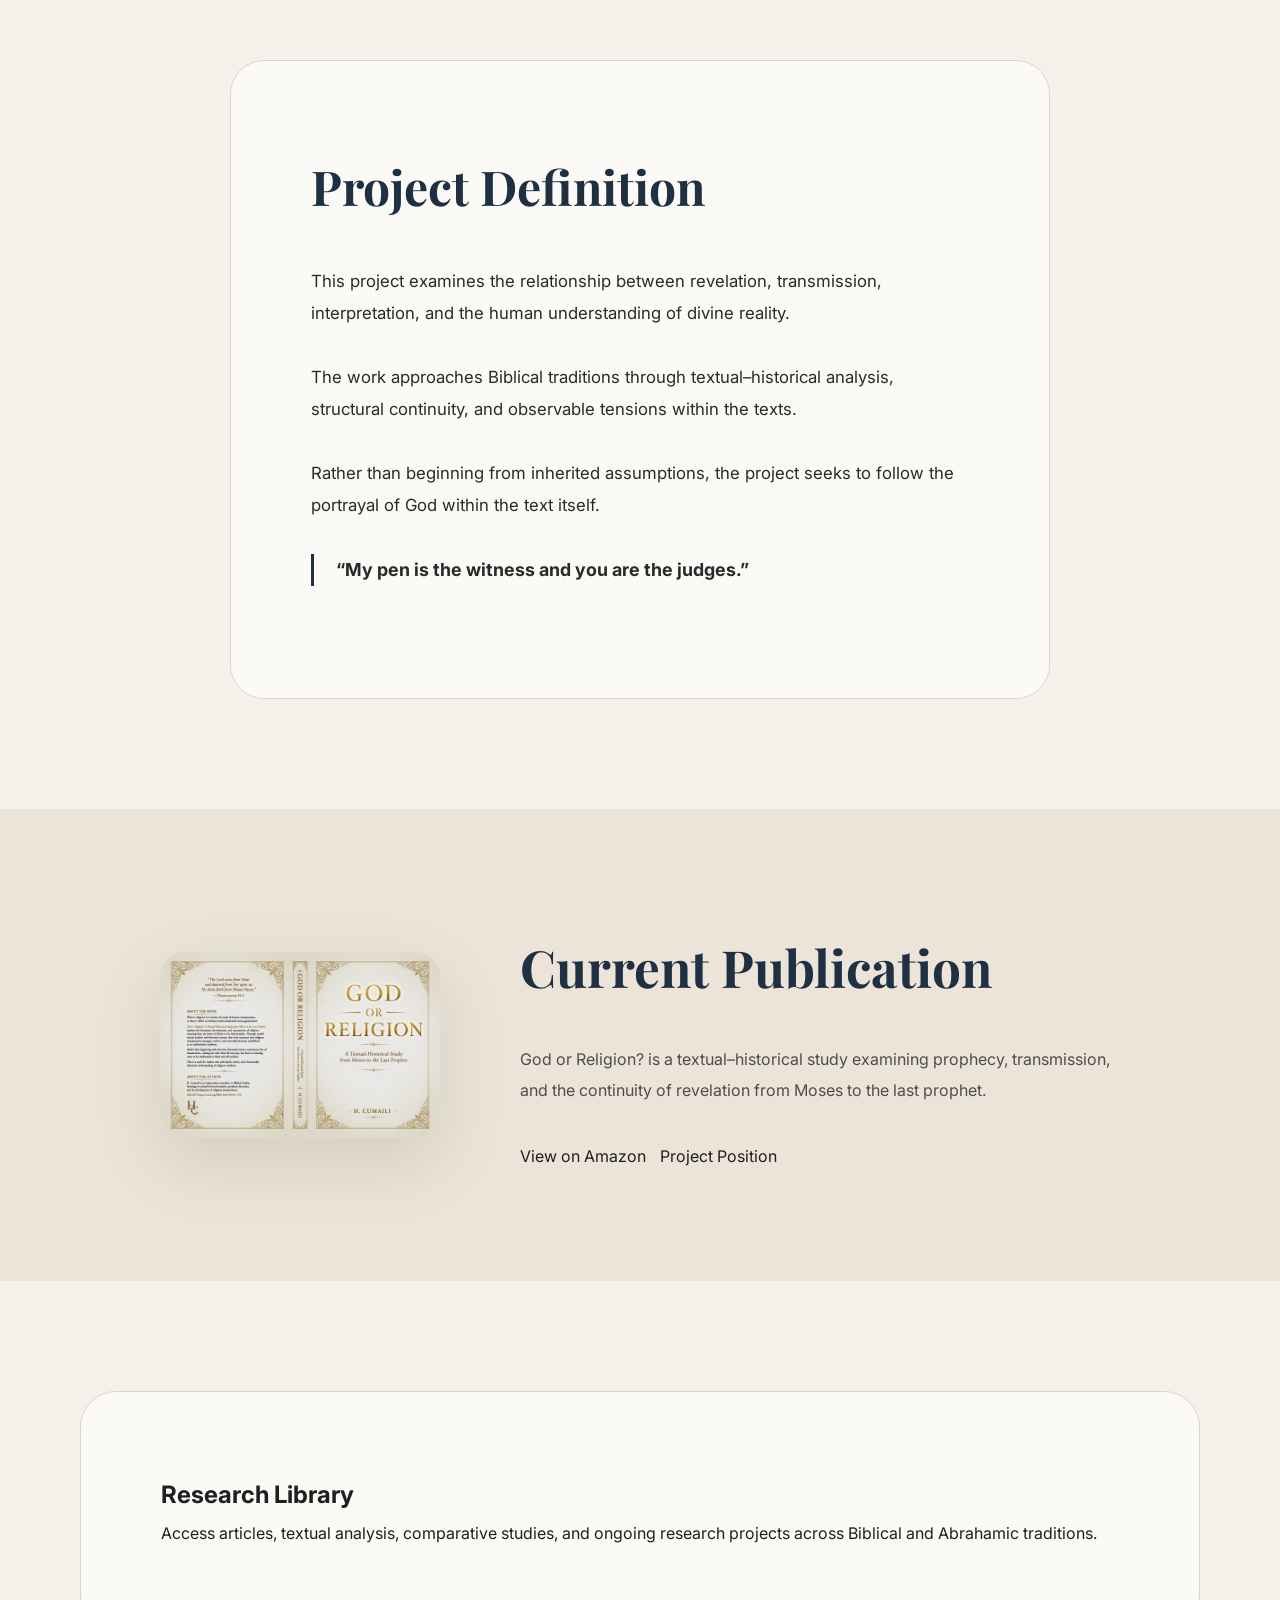
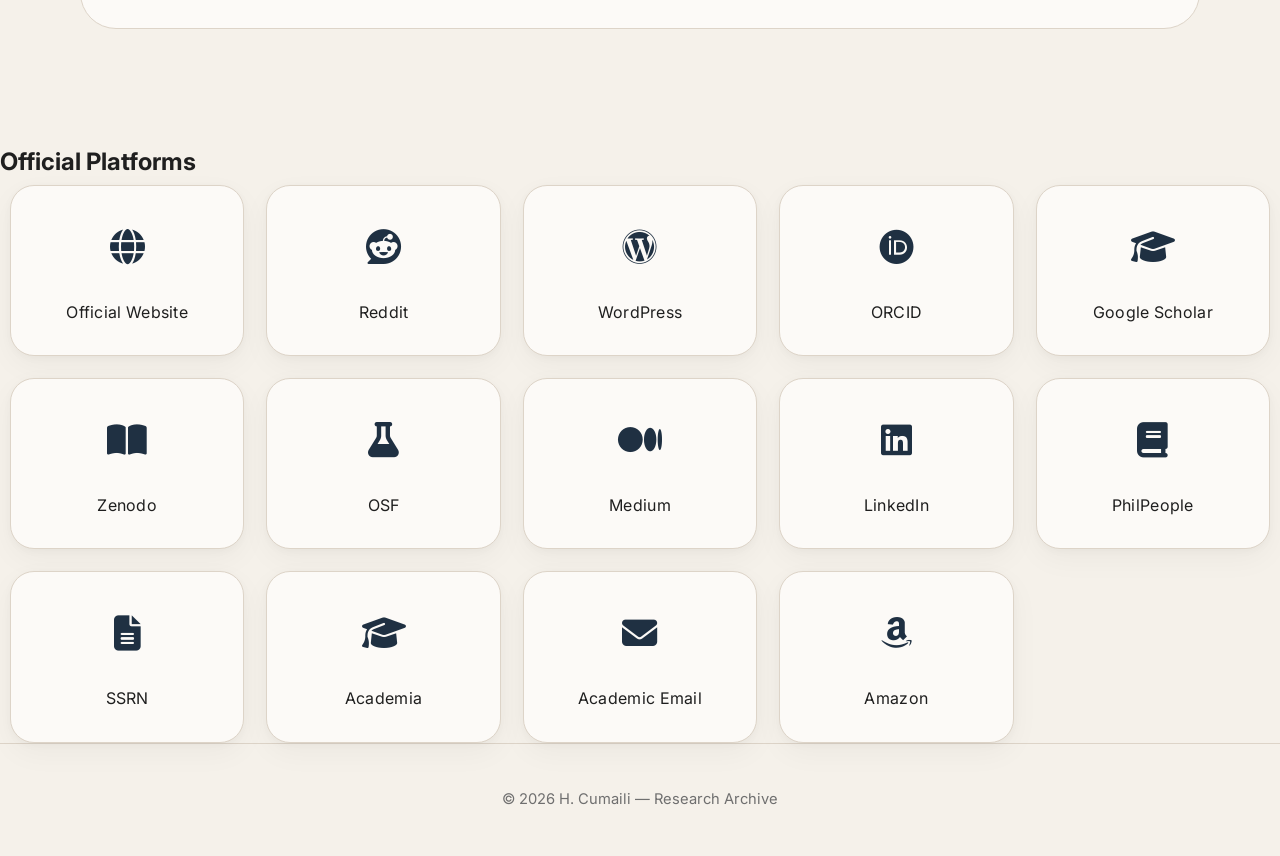
==== commit e1deb50e: "Update link to library.html in index.html" ====
--- a/index.html
+++ b/index.html
@@ -273,7 +273,7 @@
 
 <div class="library-container">
 
-<a href="research.html">
+<a href="/hcumaili-lab/library.html">
 
 <div class="library-card">
 
@@ -362,6 +362,42 @@
 </div>
 
 <p>ORCID</p>
+<!-- Google Scholar -->
+<a href="https://scholar.google.com/citations?user=1JX9BRIAAAAJ&hl=ar"
+target="_blank"
+class="link-box">
+
+<div class="link-icon">
+<i class="fa-solid fa-graduation-cap"></i>
+</div>
+
+<p>Google Scholar</p>
+
+</a>
+
+<!-- Zenodo -->
+<a href="https://zenodo.org/records/20130053"
+target="_blank"
+class="link-box">
+
+<div class="link-icon">
+<i class="fa-solid fa-book-open"></i>
+</div>
+
+<p>Zenodo</p>
+
+</a>
+
+<!-- OSF -->
+<a href="https://osf.io/5t7u2/"
+target="_blank"
+class="link-box">
+
+<div class="link-icon">
+<i class="fa-solid fa-flask"></i>
+</div>
+
+<p>OSF</p>
 
 </a>
 
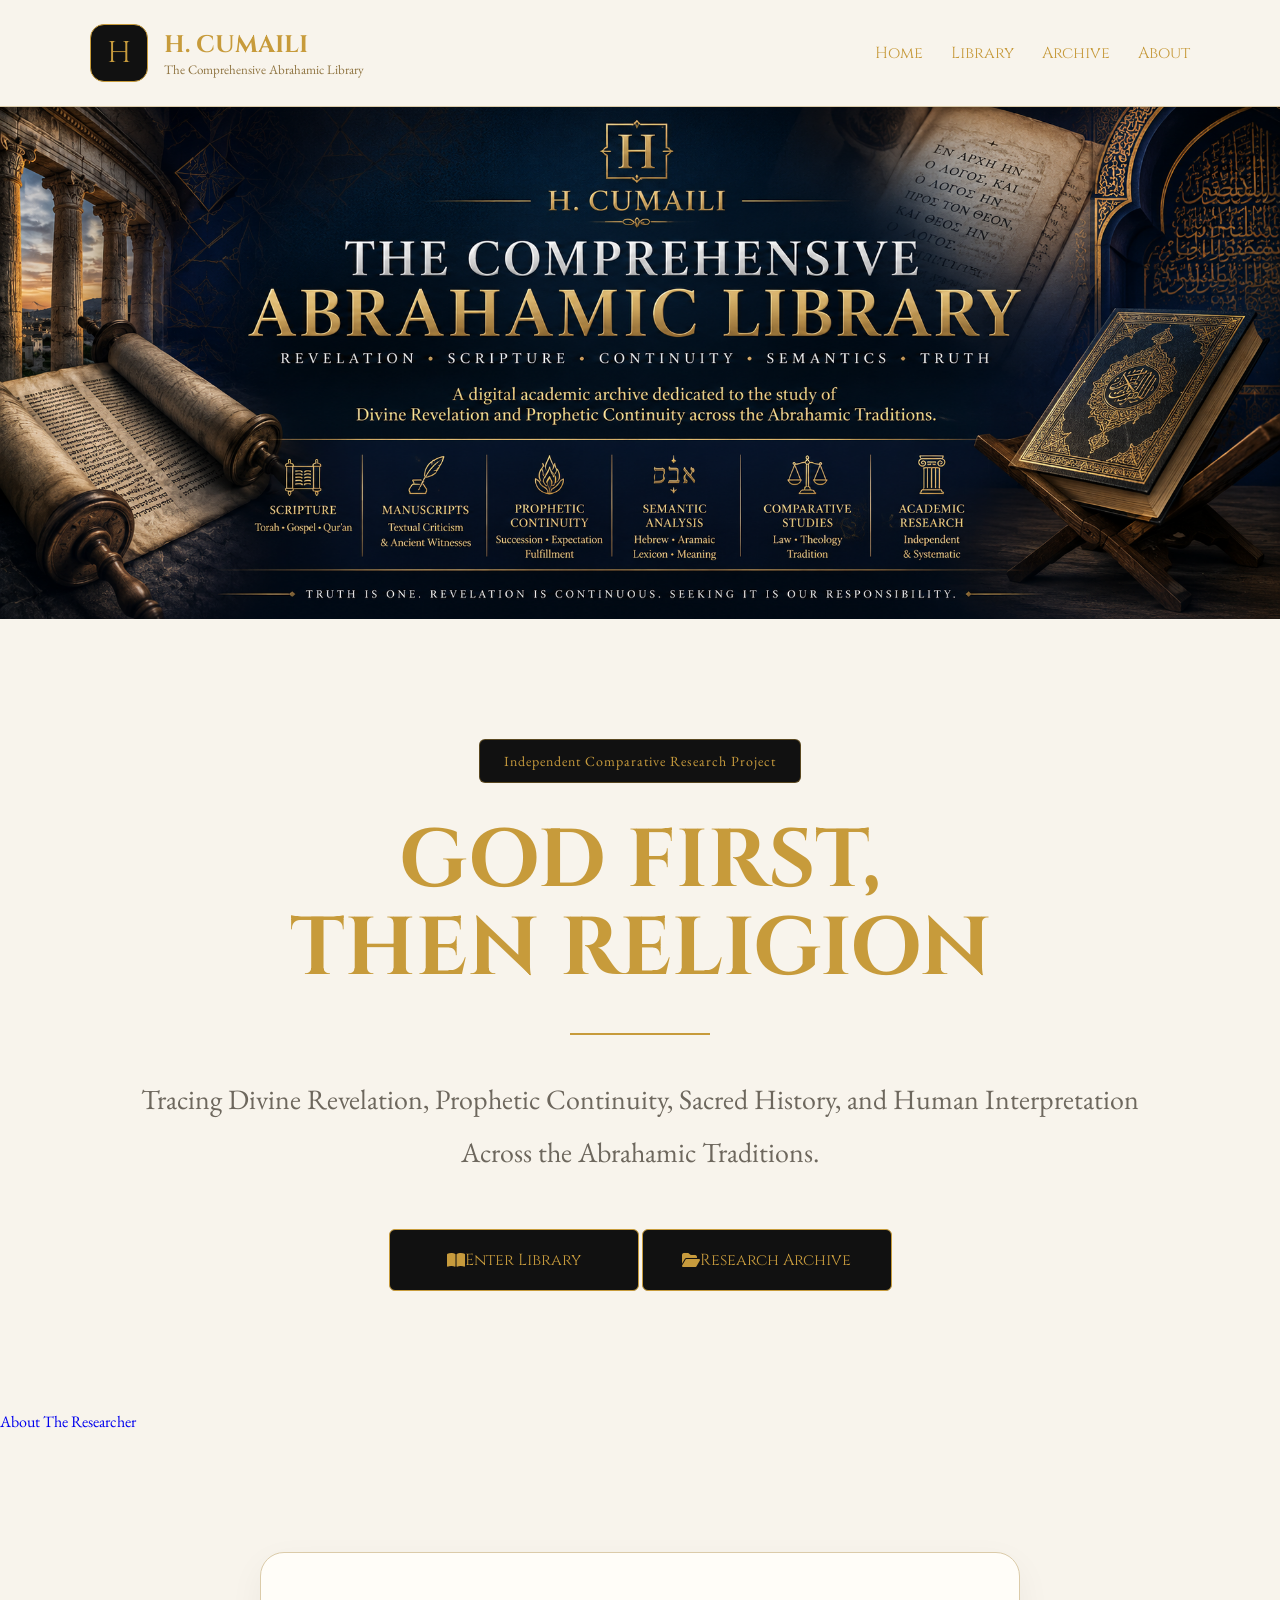
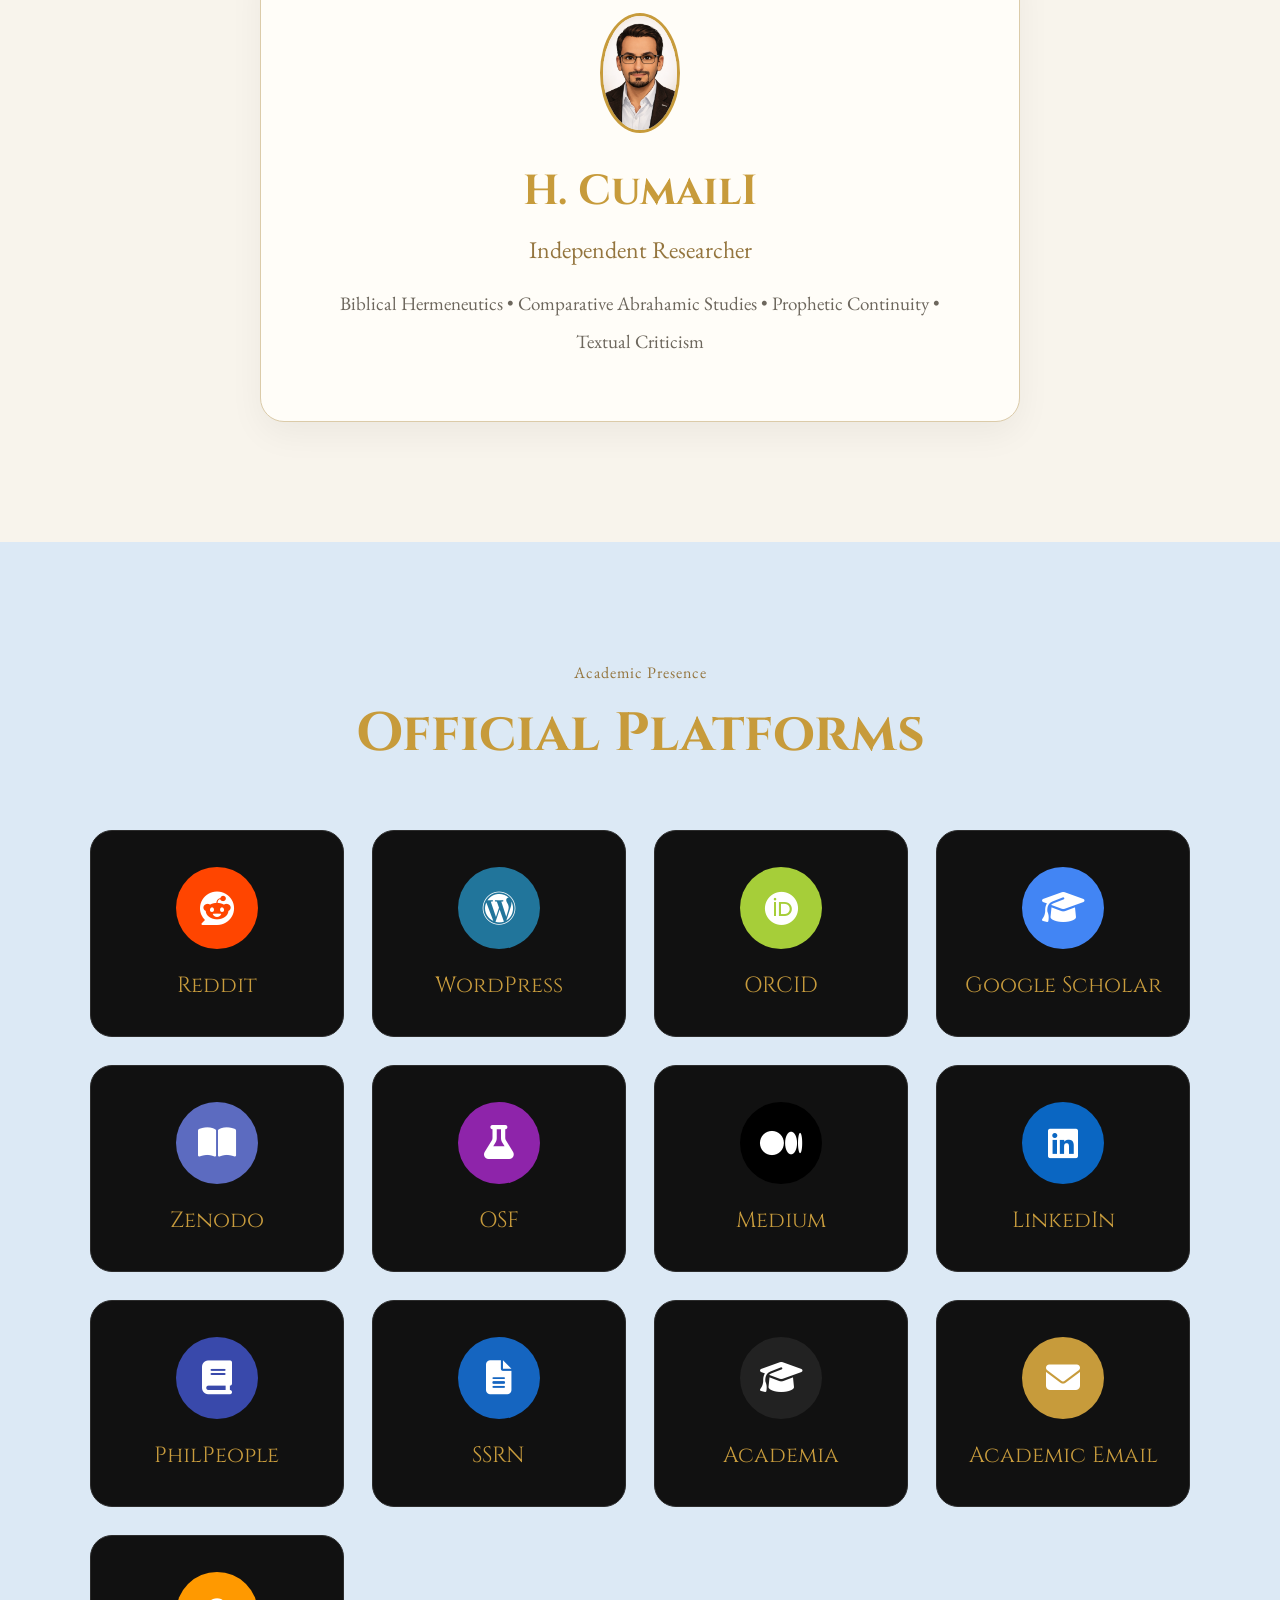
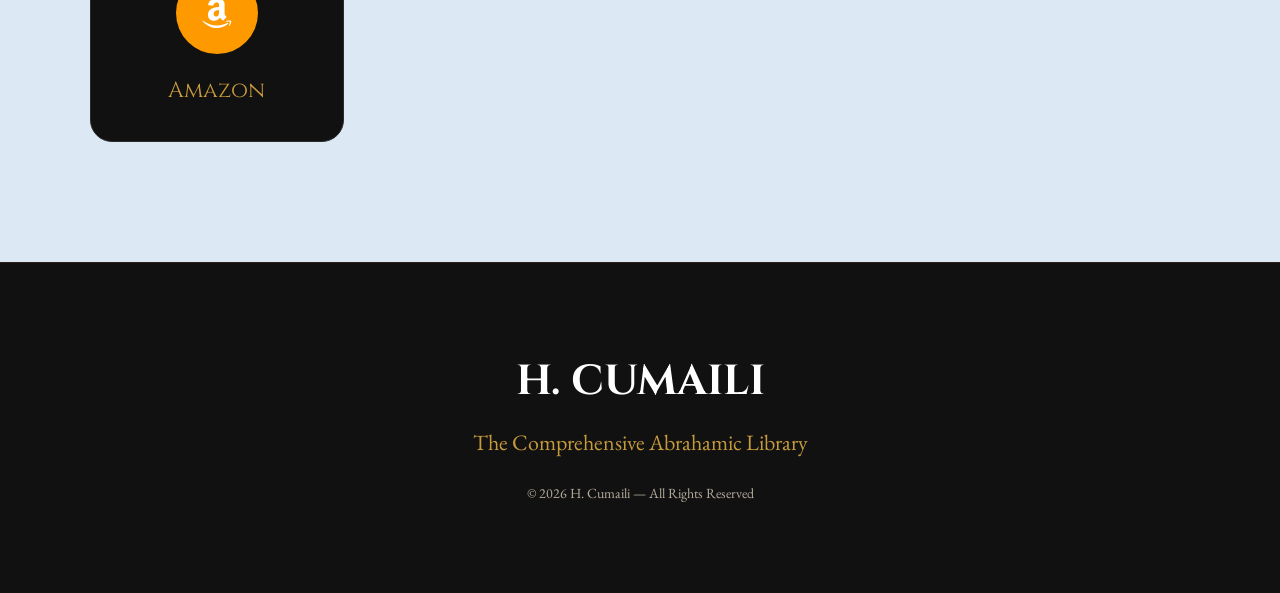
==== commit 1837a80f: "Update index.html" ====
--- a/index.html
+++ b/index.html
@@ -1,513 +1,355 @@
-
 <!DOCTYPE html>
 <html lang="en">
-
 <head>
 
-<!-- Google tag (gtag.js) -->
-<script async src="https://www.googletagmanager.com/gtag/js?id=G-NZCJDBMM64"></script>
-
-<script>
-window.dataLayer = window.dataLayer || [];
-function gtag(){dataLayer.push(arguments);}
-gtag('js', new Date());
-
-gtag('config', 'G-NZCJDBMM64');
-</script>
-
-<meta charset="UTF-8">
-
-<meta name="viewport"
-content="width=device-width, initial-scale=1.0">
-
-<title>H. Cumaili | Biblical Studies & Textual-Historical Research</title>
-
-<link rel="stylesheet" href="style.css">
-
-<link rel="preconnect" href="https://fonts.googleapis.com">
-
-<link rel="preconnect"
-href="https://fonts.gstatic.com"
-crossorigin>
-
-<link href="https://fonts.googleapis.com/css2?family=Playfair+Display:wght@400;500;600;700&family=Inter:wght@300;400;500;600&display=swap"
-rel="stylesheet">
-
-<link rel="stylesheet"
-href="https://cdnjs.cloudflare.com/ajax/libs/font-awesome/6.5.1/css/all.min.css">
+  <meta charset="UTF-8">
+  <meta name="viewport" content="width=device-width, initial-scale=1.0">
+
+  <title>H. Cumaili | God First, Then Religion</title>
+
+  <!-- GOOGLE FONTS -->
+  <link rel="preconnect" href="https://fonts.googleapis.com">
+  <link rel="preconnect" href="https://fonts.gstatic.com" crossorigin>
+
+  <link href="https://fonts.googleapis.com/css2?family=Cinzel:wght@400;500;600;700&family=EB+Garamond:wght@400;500;600&display=swap" rel="stylesheet">
+
+  <!-- FONT AWESOME -->
+  <link rel="stylesheet" href="https://cdnjs.cloudflare.com/ajax/libs/font-awesome/6.5.2/css/all.min.css">
+
+  <!-- CSS -->
+  <link rel="stylesheet" href="style.css">
 
 </head>
 
 <body>
-<!-- =========================
-     HEADER
-========================= -->
-
-<header>
-
-<nav>
-
-<h1>H. Cumaili</h1>
-
-<ul>
-
-<li>
-<a href="index.html" class="active">
-Home
-</a>
-</li>
-
-<li>
-<a href="research.html">
-Research
-</a>
-</li>
-
-<li>
-<a href="about.html">
-About
-</a>
-</li>
-
-<li>
-<a href="#platforms">
-Platforms
-</a>
-</li>
-
-</ul>
-
-</nav>
+
+<!-- =========================
+NAVBAR
+========================= -->
+
+<header class="navbar">
+
+  <div class="logo">
+
+    <div class="logo-box">
+      H
+    </div>
+
+    <div class="logo-text">
+
+      <h1>H. CUMAILI</h1>
+
+      <p>
+        The Comprehensive Abrahamic Library
+      </p>
+
+    </div>
+
+  </div>
+
+  <nav>
+
+    <a href="index.html">Home</a>
+    <a href="library.html">Library</a>
+    <a href="archive.html">Archive</a>
+    <a href="about.html">About</a>
+
+  </nav>
 
 </header>
 
-<!-- =========================
-     HERO
+<!-- ========================= 
+HERO BANNER
 ========================= -->
 
 <section class="hero">
 
-
-</a>
-
-</div>
-
-</div>
-
-</section>
-
-<!-- =========================
-     RESEARCH IDENTITY
-========================= -->
-
-<section class="intro">
-
-<div class="intro-container">
-
-<div class="intro-text">
-
-<h2>
-Research Identity
-</h2>
-
-<p>
-
-Independent textual–historical research
-focused on Biblical studies,
-Torah traditions,
-prophetic continuity,
-and the development of interpretation
-across Abrahamic history.
-
-</p>
-
-<p>
-
-The project explores the relationship between
-revelation,
-transmission,
-language,
-and the human understanding
-of divine reality.
-
-</p>
-
-</div>
-
-<div class="intro-image">
-
-<img src="profile.png" alt="Researcher">
-     <div class="profile-caption">
-
-<h3>
-H. Cumaili
-</h3>
-
-<p>
-Biblical & Abrahamic Studies
-</p>
-
-</div>
-
-</div>
-
-</div>
-
-</section>
-
-<!-- =========================
-     PROJECT DEFINITION
-========================= -->
-
-<section class="content">
-
-<div class="text-block">
-
-<h3>
-Project Definition
-</h3>
-
-<p>
-
-This project examines the relationship between
-revelation,
-transmission,
-interpretation,
-and the human understanding of divine reality.
-
-</p>
-
-<p>
-
-The work approaches Biblical traditions
-through textual–historical analysis,
-structural continuity,
-and observable tensions within the texts.
-
-</p>
-
-<p>
-
-Rather than beginning from inherited assumptions,
-the project seeks to follow the portrayal of God
-within the text itself.
-
-</p>
-
-<p>
-
-<strong>
-
-“My pen is the witness 
-and you are the judges.”
-
-</strong>
-
-</p>
-
-</div>
-
-</section>
-
-<!-- =========================
-     CURRENT PUBLICATION
-========================= -->
-
-<section class="book">
-
-<div class="book-container">
-
-<div class="book-cover">
-
-<img src="book.jpg" alt="God or Religion Book">
-
-</div>
-
-<div class="book-text">
-
-<h2>
-Current Publication
-</h2>
-
-<p>
-
-God or Religion?
-is a textual–historical study examining
-prophecy,
-transmission,
-and the continuity of revelation
-from Moses to the last prophet.
-
-</p>
-
-<div class="book-buttons">
-
-<a href="https://www.amazon.com/dp/B0GWH6NF5C"
-target="_blank"
-class="dark-btn">
-
-View on Amazon
-
-</a>
-
-<a href="about.html"
-class="light-btn">
-
-Project Position
-
-</a>
-
-</div>
-
-</div>
-
-</div>
-
-</section>
-
-<!-- =========================
-     RESEARCH LIBRARY
-========================= -->
-
-<section class="library">
-
-<div class="library-container">
-
-<a href="/hcumaili-lab/library.html">
-
-<div class="library-card">
-
-<div class="library-icon"></div>
-
-<h2>
-Research Library
-</h2>
-
-<p>
-
-Access articles,
-textual analysis,
-comparative studies,
-and ongoing research projects
-across Biblical and Abrahamic traditions.
-
-</p>
-
-</div>
-
-</a>
-
-</div>
-
-</section>
-
-<!-- =========================
-     OFFICIAL PLATFORMS
-========================= -->
-     <h2>
-Official Platforms
-</h2>
-
-     
-</div>
-
-<div class="links-grid">
-
-<!-- Official Website -->
-<a href="https://h-cumaili.com"
-target="_blank"
-class="link-box">
-
-<div class="link-icon">
-<i class="fa-solid fa-globe"></i>
-</div>
-
-<p>Official Website</p>
-
-</a>
-
-<!-- Reddit -->
-<a href="https://www.reddit.com/user/MailSudden2446/"
-target="_blank"
-class="link-box">
-
-<div class="link-icon">
-<i class="fa-brands fa-reddit"></i>
-</div>
-
-<p>Reddit</p>
-
-</a>
-
-<!-- WordPress Archive -->
-<a href="https://hcumaili.wordpress.com/"
-target="_blank"
-class="link-box">
-
-<div class="link-icon">
-<i class="fa-brands fa-wordpress"></i>
-</div>
-
-<p>WordPress</p>
-
-</a>
-
-<!-- ORCID -->
-<a href="https://orcid.org/0009-0005-8938-119X"
-target="_blank"
-class="link-box">
-
-<div class="link-icon">
-<i class="fa-brands fa-orcid"></i>
-</div>
-
-<p>ORCID</p>
-<!-- Google Scholar -->
-<a href="https://scholar.google.com/citations?user=1JX9BRIAAAAJ&hl=ar"
-target="_blank"
-class="link-box">
-
-<div class="link-icon">
-<i class="fa-solid fa-graduation-cap"></i>
-</div>
-
-<p>Google Scholar</p>
-
-</a>
-
-<!-- Zenodo -->
-<a href="https://zenodo.org/records/20130053"
-target="_blank"
-class="link-box">
-
-<div class="link-icon">
-<i class="fa-solid fa-book-open"></i>
-</div>
-
-<p>Zenodo</p>
-
-</a>
-
-<!-- OSF -->
-<a href="https://osf.io/5t7u2/"
-target="_blank"
-class="link-box">
-
-<div class="link-icon">
-<i class="fa-solid fa-flask"></i>
-</div>
-
-<p>OSF</p>
-
-</a>
-
-<!-- Medium -->
-<a href="https://medium.com/@H.cumaili"
-target="_blank"
-class="link-box">
-
-<div class="link-icon">
-<i class="fa-brands fa-medium"></i>
-</div>
-
-<p>Medium</p>
-
-</a>
-
-<!-- LinkedIn -->
-<a href="https://www.linkedin.com/in/h-cumaili-620b12206/"
-target="_blank"
-class="link-box">
-
-<div class="link-icon">
-<i class="fa-brands fa-linkedin"></i>
-</div>
-
-<p>LinkedIn</p>
-
-</a>
-
-<!-- PhilPeople -->
-<a href="https://philpeople.org/profiles/h-cumaili"
-target="_blank"
-class="link-box">
-
-<div class="link-icon">
-<i class="fa-solid fa-book"></i>
-</div>
-
-<p>PhilPeople</p>
-
-</a>
-
-<!-- SSRN -->
-<a href="https://ssrn.com/author=11365068"
-target="_blank"
-class="link-box">
-
-<div class="link-icon">
-<i class="fa-solid fa-file-lines"></i>
-</div>
-
-<p>SSRN</p>
-
-</a>
-
-<!-- Academia -->
-<a href="https://independentresearcher.academia.edu/HCumaili"
-target="_blank"
-class="link-box">
-
-<div class="link-icon">
-<i class="fa-solid fa-graduation-cap"></i>
-</div>
-
-<p>Academia</p>
-
-</a>
-<!-- Academic Email -->
-<a href="mailto:contact@h-cumaili.com"
-target="_blank"
-class="link-box">
-
-<div class="link-icon">
-<i class="fa-solid fa-envelope"></i>
-</div>
-
-<p>Academic Email</p>
-
-</a>
-<!-- Amazon -->
-<a href="https://www.amazon.com/dp/B0GWH6NF5C"
-target="_blank"
-class="link-box">
-
-<div class="link-icon">
-<i class="fa-brands fa-amazon"></i>
-</div>
-
-<p>Amazon</p>
-
-</a>
-
-</div>
-
-</div>
-
-</section>
-
-<!-- =========================
-     FOOTER
+  <img src="banner1.png" alt="H. Cumaili Banner">
+
+</section>
+
+<!-- =========================
+HERO TEXT
+========================= -->
+
+<section class="hero-text-section">
+
+  <div class="hero-content">
+
+    <span class="hero-mini">
+      Independent Comparative Research Project
+    </span>
+
+    <h1>
+      GOD FIRST,<br>
+      THEN RELIGION
+    </h1>
+
+    <div class="hero-line"></div>
+
+    <p class="hero-text">
+      Tracing Divine Revelation, Prophetic Continuity,
+      Sacred History, and Human Interpretation
+      Across the Abrahamic Traditions.
+    </p>
+
+    <div class="hero-buttons">
+
+      <a href="library.html" class="main-btn">
+        <i class="fa-solid fa-book-open"></i>
+        Enter Library
+      </a>
+
+      <a href="archive.html" class="outline-btn">
+        <i class="fa-solid fa-folder-open"></i>
+        Research Archive
+      </a>
+
+    </div>
+
+  </div>
+
+</section>
+
+<section class="about-link">
+
+  <a href="about.html" class="about-button">
+    About The Researcher
+  </a>
+
+</section>
+
+<!-- =========================
+RESEARCHER
+========================= -->
+
+<section class="researcher-section">
+
+  <div class="researcher-card">
+
+    <img src="profile.png" alt="H. Cumaili">
+
+    <h2>H. CumailI</h2>
+
+    <p class="researcher-role">
+      Independent Researcher
+    </p>
+
+    <span>
+      Biblical Hermeneutics • Comparative Abrahamic Studies •
+      Prophetic Continuity • Textual Criticism
+    </span>
+
+  </div>
+
+</section>
+
+<!-- =========================
+PLATFORMS
+========================= -->
+
+<section class="platforms">
+
+  <span class="section-mini">
+    Academic Presence
+  </span>
+
+  <h2 class="section-title">
+    Official Platforms
+  </h2>
+
+  <div class="platform-grid">
+
+    <!-- Reddit -->
+    <a href="https://www.reddit.com/user/MailSudden2446/"
+    target="_blank"
+    class="link-box reddit">
+
+      <div class="link-icon">
+        <i class="fa-brands fa-reddit"></i>
+      </div>
+
+      <p>Reddit</p>
+
+    </a>
+
+    <!-- WordPress -->
+    <a href="https://hcumaili.wordpress.com/"
+    target="_blank"
+    class="link-box wordpress">
+
+      <div class="link-icon">
+        <i class="fa-brands fa-wordpress"></i>
+      </div>
+
+      <p>WordPress</p>
+
+    </a>
+
+    <!-- ORCID -->
+    <a href="https://orcid.org/0009-0005-8938-119X"
+    target="_blank"
+    class="link-box orcid">
+
+      <div class="link-icon">
+        <i class="fa-brands fa-orcid"></i>
+      </div>
+
+      <p>ORCID</p>
+
+    </a>
+
+    <!-- Google Scholar -->
+    <a href="https://scholar.google.com/citations?user=1JX9BRIAAAAJ&hl=ar"
+    target="_blank"
+    class="link-box scholar">
+
+      <div class="link-icon">
+        <i class="fa-solid fa-graduation-cap"></i>
+      </div>
+
+      <p>Google Scholar</p>
+
+    </a>
+
+    <!-- Zenodo -->
+    <a href="https://zenodo.org/records/20130053"
+    target="_blank"
+    class="link-box zenodo">
+
+      <div class="link-icon">
+        <i class="fa-solid fa-book-open"></i>
+      </div>
+
+      <p>Zenodo</p>
+
+    </a>
+
+    <!-- OSF -->
+    <a href="https://osf.io/5t7u2/"
+    target="_blank"
+    class="link-box osf">
+
+      <div class="link-icon">
+        <i class="fa-solid fa-flask"></i>
+      </div>
+
+      <p>OSF</p>
+
+    </a>
+
+    <!-- Medium -->
+    <a href="https://medium.com/@H.cumaili"
+    target="_blank"
+    class="link-box medium">
+
+      <div class="link-icon">
+        <i class="fa-brands fa-medium"></i>
+      </div>
+
+      <p>Medium</p>
+
+    </a>
+
+    <!-- LinkedIn -->
+    <a href="https://www.linkedin.com/in/h-cumaili-620b12206/"
+    target="_blank"
+    class="link-box linkedin">
+
+      <div class="link-icon">
+        <i class="fa-brands fa-linkedin"></i>
+      </div>
+
+      <p>LinkedIn</p>
+
+    </a>
+
+    <!-- PhilPeople -->
+    <a href="https://philpeople.org/profiles/h-cumaili"
+    target="_blank"
+    class="link-box philpeople">
+
+      <div class="link-icon">
+        <i class="fa-solid fa-book"></i>
+      </div>
+
+      <p>PhilPeople</p>
+
+    </a>
+
+    <!-- SSRN -->
+    <a href="https://ssrn.com/author=11365068"
+    target="_blank"
+    class="link-box ssrn">
+
+      <div class="link-icon">
+        <i class="fa-solid fa-file-lines"></i>
+      </div>
+
+      <p>SSRN</p>
+
+    </a>
+
+    <!-- Academia -->
+    <a href="https://independentresearcher.academia.edu/HCumaili"
+    target="_blank"
+    class="link-box academia">
+
+      <div class="link-icon">
+        <i class="fa-solid fa-graduation-cap"></i>
+      </div>
+
+      <p>Academia</p>
+
+    </a>
+
+    <!-- Email -->
+    <a href="mailto:contact@h-cumaili.com"
+    target="_blank"
+    class="link-box email">
+
+      <div class="link-icon">
+        <i class="fa-solid fa-envelope"></i>
+      </div>
+
+      <p>Academic Email</p>
+
+    </a>
+
+    <!-- Amazon -->
+    <a href="https://www.amazon.com/dp/B0GWH6NF5C"
+    target="_blank"
+    class="link-box amazon">
+
+      <div class="link-icon">
+        <i class="fa-brands fa-amazon"></i>
+      </div>
+
+      <p>Amazon</p>
+
+    </a>
+
+  </div>
+
+</section>
+
+<!-- =========================
+FOOTER
 ========================= -->
 
 <footer>
 
-<p>
-© 2026 H. Cumaili — Research Archive
-</p>
+  <h2>H. CUMAILI</h2>
+
+  <p>
+    The Comprehensive Abrahamic Library
+  </p>
+
+  <span>
+    © 2026 H. Cumaili — All Rights Reserved
+  </span>
 
 </footer>
 
 </body>
-
 </html>
--- a/style.css
+++ b/style.css
@@ -1,5 +1,29 @@
 /* =========================
-   GLOBAL
+ROOT SYSTEM
+========================= */
+
+:root{
+
+  --bg:#f8f4ec;
+
+  --black:#111111;
+  --black-soft:#1b1b1b;
+
+  --gold:#C79B3D;
+  --gold-dark:#c79b3b;
+
+  --text:#2d2d2d;
+  --text-soft:#6d675d;
+
+  --border:#dbcba9;
+
+  --shadow:
+  0 12px 35px rgba(0,0,0,.05);
+
+}
+
+/* =========================
+GLOBAL
 ========================= */
 
 *{
@@ -8,766 +32,863 @@
   box-sizing:border-box;
 }
 
-:root{
-
-  --bg:#f5f1ea;
-  --paper:#fcfaf7;
-
-  --text:#1f1f1f;
-  --muted:#6f6f6f;
-
-  --accent:#1f3042;
-
-  --border:#ddd4c8;
-}
-
 html{
   scroll-behavior:smooth;
 }
 
 body{
-
-  width:100%;
-
+  background:var(--bg);
+  color:var(--text);
+  font-family:'EB Garamond', serif;
   overflow-x:hidden;
-
-  background:var(--bg);
-
-  color:var(--text);
-
-  font-family:'Inter', sans-serif;
-
-  line-height:1.9;
-}
-
-/* =========================
-   LINKS
-========================= */
+}
 
 a{
   text-decoration:none;
-  color:inherit;
 }
 
 img{
   width:100%;
-  max-width:100%;
-  height:auto;
   display:block;
 }
 
 /* =========================
-   NAVBAR
-========================= */
-
-header{
+NAVBAR
+========================= */
+
+.navbar{
+
+  width:100%;
+
+  padding:24px 7%;
+
+  display:flex;
+  align-items:center;
+  justify-content:space-between;
+
+  background:rgba(248,244,236,.96);
+
+  border-bottom:1px solid var(--border);
 
   position:sticky;
   top:0;
   z-index:1000;
 
-  background:rgba(245,241,234,0.94);
-
   backdrop-filter:blur(12px);
-
-  border-bottom:1px solid var(--border);
+}
+
+.logo{
+  display:flex;
+  align-items:center;
+  gap:16px;
+}
+
+.logo-box{
+
+  width:58px;
+  height:58px;
+
+  display:flex;
+  align-items:center;
+  justify-content:center;
+
+  border-radius:14px;
+
+  background:var(--black);
+
+  border:1px solid var(--gold-dark);
+
+  color:var(--gold);
+
+  font-size:30px;
+
+  font-family:'Cinzel', serif;
+}
+
+.logo-text h1{
+
+  font-size:24px;
+
+  font-family:'Cinzel', serif;
+
+  color:var(--gold-dark);
+}
+
+.logo-text p{
+
+  font-size:13px;
+
+  color:#8f7441;
 }
 
 nav{
 
-  width:min(1180px,90%);
-
+  display:flex;
+  gap:28px;
+}
+
+nav a{
+
+  color:#C79B3D;
+
+  font-family:'Cinzel', serif;
+
+  transition:.3s ease;
+}
+
+nav a:hover{
+  color:var(--gold);
+}
+
+/* =========================
+HERO
+========================= */
+
+.hero{
+  width:100%;
+  overflow:hidden;
+  background:#060606;
+}
+
+.hero img{
+  width:100%;
+}
+
+.hero-text-section{
+
+  padding:120px 7%;
+
+  text-align:center;
+}
+
+.hero-content{
+  max-width:1000px;
   margin:auto;
+}
+
+.hero-mini{
+
+  display:inline-block;
+
+  padding:12px 24px;
+
+  border:1px solid rgba(199,155,59,.4);
+
+  background:var(--black);
+
+  color:var(--gold);
+
+  border-radius:6px;
+
+  margin-bottom:35px;
+
+  letter-spacing:1px;
+
+  font-size:14px;
+}
+
+.hero-text-section h1{
+
+  font-size:82px;
+
+  line-height:1.08;
+
+  font-family:'Cinzel', serif;
+
+  color:var(--gold-dark);
+}
+
+.hero-line{
+
+  width:140px;
+  height:2px;
+
+  background:var(--gold-dark);
+
+  margin:38px auto;
+}
+
+.hero-text{
+
+  font-size:28px;
+
+  line-height:1.9;
+
+  color:var(--text-soft);
+
+  margin-bottom:50px;
+}
+
+/* =========================
+BUTTONS
+========================= */
+
+.main-btn,
+.outline-btn{
+
+  display:inline-flex;
+  align-items:center;
+  justify-content:center;
+
+  min-width:250px;
+  height:62px;
+
+  padding:0 30px;
+
+  border-radius:6px;
+
+  border:1px solid var(--gold-dark);
+
+  background:var(--black);
+
+  color:var(--gold);
+
+  font-family:'Cinzel', serif;
+
+  transition:.3s ease;
+}
+
+.main-btn:hover,
+.outline-btn:hover{
+
+  background:var(--black-soft);
+
+  transform:translateY(-4px);
+}
+
+/* =========================
+SECTION TITLES
+========================= */
+
+.section-mini{
+
+  display:block;
+
+  text-align:center;
+
+  color:#94753e;
+
+  margin-bottom:14px;
+
+  letter-spacing:1px;
+}
+
+.section-title{
+
+  text-align:center;
+
+  font-size:54px;
+
+  font-family:'Cinzel', serif;
+
+  color:var(--gold-dark);
+
+  margin-bottom:60px;
+}
+
+/* =========================
+RESEARCHER
+========================= */
+
+.researcher-section{
+  padding:120px 7%;
+}
+
+.researcher-card{
+
+  max-width:760px;
+
+  margin:auto;
+
+  padding:60px;
+
+  text-align:center;
+
+  background:#fffdf8;
+
+  border:1px solid var(--border);
+
+  border-radius:24px;
+
+  box-shadow:var(--shadow);
+}
+
+.researcher-card img{
+
+  width:80px;
+  height:120px;
+
+  object-fit:cover;
+
+  border-radius:50%;
+
+  border:3px solid var(--gold-dark);
+
+  margin:auto auto 30px;
+}
+
+.researcher-card h2{
+
+  font-size:42px;
+
+  font-family:'Cinzel', serif;
+
+  color:var(--gold-dark);
+
+  margin-bottom:14px;
+}
+
+.researcher-role{
+
+  color:#94753e;
+
+  font-size:24px;
+
+  margin-bottom:20px;
+}
+
+.researcher-card span{
+
+  color:var(--text-soft);
+
+  line-height:2;
+
+  font-size:19px;
+}
+/* =========================
+LIBRARY SYSTEM
+========================= */
+
+.library-system{
+
+  padding:120px 7%;
+
+  background:#f3ede2;
+}
+
+.library-grid{
+
+  display:grid;
+
+  grid-template-columns:
+  repeat(auto-fit,minmax(280px,1fr));
+
+  gap:34px;
+}
+
+.library-card{
+
+  background:#111111;
+
+  border:1px solid #2a2112;
+
+  border-radius:26px;
+
+  padding:42px 34px;
+
+  transition:.35s ease;
+
+  box-shadow:0 12px 35px rgba(0,0,0,.05);
+}
+
+.library-card:hover{
+
+  transform:translateY(-10px);
+
+  border-color:#8f7441;
+
+  box-shadow:
+  0 18px 40px rgba(0,0,0,.18);
+}
+
+.library-icon{
+
+  width:84px;
+  height:84px;
+
+  border-radius:22px;
 
   display:flex;
-
-  justify-content:space-between;
-
   align-items:center;
-
-  padding:24px 0;
-}
-
-nav h1{
-
-  font-family:'Playfair Display', serif;
+  justify-content:center;
+
+  background:#171717;
+
+  color:#C79B3D;
+
+  font-size:34px;
+
+  margin-bottom:28px;
+
+  border:1px solid #3a2d16;
+}
+
+.library-card h3{
+
+  font-size:30px;
+
+  color:#ffffff;
+
+  margin-bottom:18px;
+
+  font-family:'Cinzel', serif;
+}
+
+.library-card p{
+
+  font-size:19px;
+
+  line-height:2;
+
+  color:#cdbb94;
+
+  margin-bottom:34px;
+}
+
+.library-enter{
+
+  display:inline-flex;
+  align-items:center;
+  justify-content:center;
+
+  width:170px;
+  height:54px;
+
+  border-radius:8px;
+
+  background:#171717;
+
+  border:1px solid #8f7441;
+
+  color:#C79B3D;
+
+  font-family:'Cinzel', serif;
+
+  transition:.3s ease;
+}
+
+.library-enter:hover{
+
+  background:#1b1b1b;
+
+  transform:translateY(-3px);
+}
+/* =========================
+ARTICLE SYSTEM
+========================= */
+
+.article-container{
+
+  max-width:760px;
+
+  margin:auto;
+
+  padding:0 28px;
+}
+
+.article-container h1{
+
+  font-size:4.4rem;
+
+  line-height:1.12;
+
+  margin-bottom:22px;
+
+  letter-spacing:-1px;
+
+  color:var(--gold-dark);
+
+  font-family:'Cinzel', serif;
+}
+
+.article-container h2{
+
+  font-size:1.8rem;
+
+  line-height:1.7;
+
+  margin-bottom:70px;
+
+  color:#8f7441;
+}
+
+.article-container h3{
+
+  font-size:2rem;
+
+  line-height:1.4;
+
+  margin-top:70px;
+
+  margin-bottom:24px;
+
+  color:var(--gold-dark);
+
+  font-family:'Cinzel', serif;
+}
+
+.article-container p{
+
+  margin-bottom:22px;
+
+  font-size:1.14rem;
+
+  line-height:2;
+
+  color:var(--text);
+
+  text-align:justify;
+}
+.attributes-list{
+
+  margin:
+  30px 0 50px 55px;
+}
+
+.attributes-list li{
+
+  margin-bottom:10px;
+
+  font-size:1.2rem;
+
+  line-height:2.1;
+}
+
+blockquote{
+
+  margin:55px 0;
+
+  padding:30px 40px;
+
+  border-left:4px solid var(--gold-dark);
+
+  background:#f1ebe2;
+
+  color:#5f4b27;
 
   font-size:1.3rem;
 
-  font-weight:600;
-
-  color:var(--accent);
-}
-
-nav ul{
-
-  display:flex;
-
-  gap:34px;
-
-  list-style:none;
-}
-
-nav a{
-
-  color:var(--muted);
-
-  font-size:.95rem;
-
-  transition:.3s;
-}
-
-nav a:hover,
-nav a.active{
-
-  color:var(--accent);
-}
-
-/* =========================
-   HERO
-========================= */
-
-.hero{
-
-  width:min(1180px,90%);
-
-  margin:32px auto;
-
-  height:520px;
-
-  border-radius:34px;
+  line-height:2;
+
+  font-style:italic;
+}
+
+/* =========================
+TABLES
+========================= */
+
+.comparison-table{
+
+  width:100%;
+
+  overflow-x:auto;
+
+  margin:
+  60px 0 80px;
+}
+
+.comparison-table table{
+
+  width:100%;
+
+  border-collapse:collapse;
+
+  background:#fffdf8;
+
+  border:1px solid #ddd1b8;
+
+  border-radius:18px;
 
   overflow:hidden;
-
-  background:url('banner.jpg');
-
-  background-size:cover;
-
-  background-position:center;
-
-  background-repeat:no-repeat;
-
-  display:flex;
-
-  align-items:center;
-
-  position:relative;
-}
-
-.hero::before{
-
-  content:"";
-
-  position:absolute;
-
-  inset:0;
-
-  background:rgba(0,0,0,.16);
-}
-
-.hero-overlay{
-
-  position:relative;
-
-  z-index:2;
-
-  padding:90px;
-}
-
-/* =========================
-   INTRO
-========================= */
-
-.intro{
-
-  padding:110px 0;
-}
-
-.intro-container{
-
-  width:min(1120px,90%);
-
-  margin:auto;
-
-  display:grid;
-
-  grid-template-columns:1fr 420px;
-
-  gap:80px;
-
-  align-items:center;
-}
-
-.intro-text h2{
-
-  font-family:'Playfair Display', serif;
-
-  font-size:3.2rem;
-
-  margin-bottom:28px;
-
-  color:var(--accent);
-}
-
-.intro-text p{
-
-  color:#444;
-
-  margin-bottom:24px;
-
-  max-width:700px;
-}
-
-.intro-image img{
-
-  border-radius:30px;
-
-  box-shadow:0 20px 60px rgba(0,0,0,.08);
-}
-
-/* =========================
-   PROFILE CAPTION
-========================= */
-
-.profile-caption{
+}
+
+.comparison-table th{
+
+  background:var(--black);
+
+  color:var(--gold);
+
+  padding:24px;
+
+  text-align:left;
+
+  font-size:18px;
+
+  font-family:'Cinzel', serif;
+}
+
+.comparison-table td{
+
+  padding:22px;
+
+  border-bottom:1px solid #e5dcc8;
+
+  font-size:17px;
+
+  line-height:1.8;
+}
+
+/* =========================
+FOOTER
+========================= */
+
+footer{
+
+  padding:90px 7%;
 
   text-align:center;
 
-  margin-top:22px;
-}
-
-.profile-caption h3{
-
-  font-family:'Playfair Display', serif;
-
-  font-size:1.6rem;
-
-  margin-bottom:8px;
-
-  color:var(--accent);
-}
-
-.profile-caption p{
-
-  font-size:.95rem;
-
-  letter-spacing:.5px;
-
-  color:var(--muted);
-}
-
-/* =========================
-   CONTENT
-========================= */
-
-.content{
-
-  padding:30px 0 110px;
-}
-
-.text-block{
-
-  width:min(820px,90%);
-
-  margin:auto;
-
-  background:var(--paper);
-
-  border:1px solid var(--border);
-
-  border-radius:34px;
-
-  padding:80px;
-}
-
-.text-block h3{
-
-  font-family:'Playfair Display', serif;
-
-  font-size:3rem;
-
-  margin-bottom:34px;
-
-  color:var(--accent);
-}
-
-.text-block p{
-
-  margin-bottom:32px;
-
-  color:#2a2a2a;
-
-  font-size:1.05rem;
-}
-
-.text-block strong{
-
-  display:block;
-
-  margin-top:16px;
-
-  padding-left:22px;
-
-  border-left:3px solid var(--accent);
-
-  font-size:1.12rem;
-
-  line-height:1.8;
-}
-
-
-/* =========================
-   MANUSCRIPT IMAGE
-========================= */
-
-.manuscript{
-
-  margin:50px auto;
-
-  text-align:center;
-}
-
-.manuscript img{
-
-  width:72%;
-
-  max-width:820px;
-
-  height:auto;
-
-  margin:auto;
-
-  border-radius:18px;
-
-  box-shadow:0 20px 50px rgba(0,0,0,.08);
-
-  border:1px solid var(--border);
-}
-
-.manuscript figcaption{
-
-  margin-top:18px;
-
-  color:var(--muted);
-
-  font-size:.92rem;
-
-  line-height:1.7;
-
-  max-width:760px;
-
-  margin-inline:auto;
-}
-/* =========================
-   BOOK SECTION
-========================= */
-
-.book{
-
-  padding:110px 0;
-
-  background:#ece4d8;
-}
-
-.book-container{
-
-  width:min(980px,90%);
-
-  margin:auto;
-
-  display:grid;
-
-  grid-template-columns:300px 1fr;
-
-  gap:70px;
-
-  align-items:center;
-}
-
-.book-cover img{
-
-  max-width:280px;
-
-  margin:auto;
-
-  border-radius:24px;
-
-  box-shadow:0 25px 70px rgba(0,0,0,.10);
-}
-
-.book-text h2{
-
-  font-family:'Playfair Display', serif;
-
-  font-size:3.2rem;
-
-  margin-bottom:28px;
-
-  color:var(--accent);
-}
-
-.book-text p{
-
-  color:#4d4d4d;
-
-  margin-bottom:36px;
-
-  max-width:650px;
-}
-
-.book-buttons{
-
-  display:flex;
-
-  gap:14px;
-
-  flex-wrap:wrap;
-}
-
-/* =========================
-   LIBRARY
-========================= */
-
-.library{
-
-  padding:110px 0;
-}
-
-.library-container{
-
-  width:min(1120px,90%);
-
-  margin:auto;
-}
-
-.library-card{
-
-  background:var(--paper);
-
-  border-radius:36px;
-
-  border:1px solid var(--border);
-
-  padding:80px;
-
-  transition:.35s;
-}
-
-.library-card:hover{
-
-  transform:translateY(-5px);
-}
-
-/* =========================
-   RESEARCH GRID
-========================= */
-
-.research-section{
-
-  padding:100px 0;
-}
-
-.research-container{
-
-  width:min(1100px,90%);
-
-  margin:auto;
-
-  display:grid;
-
-  grid-template-columns:
-  repeat(auto-fit,minmax(320px,1fr));
-
-  gap:30px;
-}
-
-.research-card{
-
-  background:var(--paper);
-
-  border:1px solid var(--border);
-
-  border-radius:32px;
-
-  overflow:hidden;
-
-  transition:.35s;
-
-  display:flex;
-
-  flex-direction:column;
-
-  justify-content:space-between;
-}
-
-.research-card:hover{
-
-  transform:translateY(-5px);
-}
-
-.research-image{
-
-  width:100%;
-
-  height:220px;
-
-  object-fit:contain;
-
-  padding:20px;
-
-  background:#f8f4ee;
-}
-
-.research-content{
-
-  padding:32px;
-}
-
-.research-content h3,
-.empty-content h3{
-
-  font-family:'Playfair Display', serif;
-
-  font-size:2rem;
-
-  margin-bottom:14px;
-
-  color:var(--accent);
-}
-
-.research-content p,
-.empty-content p{
-
-  color:var(--muted);
-
-  margin-bottom:28px;
-}
-
-/* =========================
-   LINKS / PLATFORMS
-========================= */
-
-.links{
-
-  padding:110px 0;
-}
-
-.links-container{
-
-  width:min(1120px,90%);
-
-  margin:auto;
-}
-
-.links-grid{
+  background:var(--black);
+
+  border-top:1px solid #2a2112;
+}
+
+footer h2{
+
+  font-size:42px;
+
+  margin-bottom:18px;
+
+  color:white;
+
+  font-family:'Cinzel', serif;
+}
+
+footer p{
+
+  color:var(--gold-dark);
+
+  margin-bottom:25px;
+
+  font-size:22px;
+}
+
+footer span{
+
+  color:#b6ad9f;
+
+  font-size:14px;
+}
+/* =========================
+PLATFORMS
+========================= */
+
+.platforms{
+
+  padding:120px 7%;
+
+  background:#dce9f5;
+}
+
+.platform-grid{
 
   display:grid;
 
   grid-template-columns:
   repeat(auto-fit,minmax(220px,1fr));
 
-  gap:22px;
-
-  padding:0 10px;
+  gap:28px;
+
+  margin-top:60px;
 }
 
 .link-box{
 
-  background:var(--paper);
-
-  border:1px solid var(--border);
-
-  border-radius:24px;
-
-  padding:28px 20px;
+  background:#111111;
+
+  border:1px solid #2c2c2c;
+
+  border-radius:22px;
+
+  padding:36px 24px;
+
+  text-align:center;
+
+  transition:.35s ease;
+}
+
+.link-box:hover{
+
+  transform:translateY(-8px);
+
+  border-color:var(--gold-dark);
+}
+
+.link-icon{
+
+  width:82px;
+  height:82px;
+
+  margin:auto;
+  margin-bottom:22px;
+
+  border-radius:50%;
 
   display:flex;
-
-  flex-direction:column;
-
   align-items:center;
-
   justify-content:center;
-
-  text-align:center;
-
-  transition:.35s;
-
-  box-shadow:
-  0 10px 30px rgba(0,0,0,.04),
-  0 2px 8px rgba(0,0,0,.03);
-
-  transform-style:preserve-3d;
-}
-
-.link-box:hover{
-
-  transform:
-  translateY(-6px)
-  rotateX(4deg)
-  rotateY(-4deg);
-
-  box-shadow:
-  0 25px 50px rgba(0,0,0,.10),
-  0 10px 20px rgba(0,0,0,.06);
-
-  background:#f8f4ee;
-}
-
-.link-icon{
-
-  font-size:2.2rem;
-
-  margin-bottom:16px;
-
-  color:var(--accent);
-
-  transition:.35s;
-}
-
-.link-box:hover .link-icon{
-
-  transform:translateZ(18px) scale(1.08);
+}
+
+.link-icon i{
+
+  font-size:34px;
+
+  color:white;
 }
 
 .link-box p{
 
-  font-size:1rem;
-
-  color:var(--text);
-
-  letter-spacing:.3px;
-}
-
-/* =========================
-   FOOTER
-========================= */
-
-footer{
-
-  border-top:1px solid var(--border);
-
-  padding:42px 0;
-}
-
-footer p{
-
-  text-align:center;
-
-  color:var(--muted);
-
-  font-size:.92rem;
-}
-
-/* =========================
-   MOBILE
+  color:var(--gold);
+
+  font-size:22px;
+
+  font-family:'Cinzel', serif;
+}
+
+/* =========================
+PLATFORM COLORS
+========================= */
+
+.reddit .link-icon{
+  background:#ff4500;
+}
+
+.wordpress .link-icon{
+  background:#21759b;
+}
+
+.orcid .link-icon{
+  background:#a6ce39;
+}
+
+.scholar .link-icon{
+  background:#4285f4;
+}
+
+.zenodo .link-icon{
+  background:#5c6bc0;
+}
+
+.osf .link-icon{
+  background:#8e24aa;
+}
+
+.medium .link-icon{
+  background:#000000;
+}
+
+.linkedin .link-icon{
+  background:#0a66c2;
+}
+
+.philpeople .link-icon{
+  background:#3949ab;
+}
+
+.ssrn .link-icon{
+  background:#1565c0;
+}
+
+.academia .link-icon{
+  background:#222222;
+}
+
+.email .link-icon{
+  background:var(--gold-dark);
+}
+
+.amazon .link-icon{
+  background:#ff9900;
+}
+
+/* =========================
+MOBILE
 ========================= */
 
 @media(max-width:768px){
 
-  *{
-    min-width:0;
-  }
-
-  nav{
-
-    width:94%;
-
-    flex-direction:column;
-
-    align-items:center;
-
-    gap:14px;
-  }
-
-  nav ul{
-
-    flex-wrap:wrap;
-
-    justify-content:center;
-
-    gap:12px;
-  }
-
-  .hero{
-
-    width:94%;
-
-    height:210px;
-
-    margin:18px auto;
-
-    border-radius:22px;
-  }
-
-  .hero-overlay{
-
-    padding:28px 22px;
-  }
-
-  .intro,
-  .book,
-  .library,
-  .links,
-  .research-section{
-
-    padding:70px 0;
-  }
-
-  .intro-container,
-  .book-container,
-  .research-container,
-  .links-grid{
-
-    grid-template-columns:1fr;
-
-    gap:24px;
-  }
-
-  .intro-text h2,
-  .book-text h2,
-  .text-block h3{
-
-    font-size:2.2rem;
-
-    line-height:1.2;
-  }
-
-  .text-block,
-  .library-card,
-  .research-card,
-  .link-box{
-
-    width:100%;
-
-    padding:24px 18px;
-
-    border-radius:24px;
-  }
-
-  .book-buttons{
-
-    flex-direction:column;
-  }
-
-  .link-box:hover,
-  .research-card:hover,
-  .library-card:hover{
-
-    transform:translateY(-3px);
-  }
-
-  footer{
-
-    padding:30px 0;
-  }
-
-  footer p{
-
-    font-size:.85rem;
-  }
-}
-.manuscript img{
-
-  width:100%;
+  .article-container{
+    padding:0 20px;
+  }
+
+  .article-container h1{
+    font-size:3rem;
+  }
+
+  .article-container h2{
+    font-size:1.4rem;
+  }
+
+  .article-container h3{
+    font-size:1.8rem;
+  }
+
+  .article-container p{
+
+    font-size:1.08rem;
+
+    line-height:2.1;
+
+    text-align:left !important;
+
+    word-spacing:normal !important;
+
+    letter-spacing:normal !important;
+
+    text-justify:auto;
+
+    hyphens:none;
+  }
+
+  .attributes-list{
+    margin-left:28px;
+  }
+
+  .attributes-list li{
+
+    font-size:1.05rem;
+
+    line-height:2;
+
+    text-align:left !important;
+
+    word-spacing:normal !important;
+
+    letter-spacing:normal !important;
+  }
+
+  blockquote{
+
+    padding:24px;
+
+    font-size:1.12rem;
+
+    text-align:left;
+  }
+
+  .comparison-table table{
+    min-width:750px;
+  }
+
+  .hero-text-section{
+    padding:90px 5%;
+  }
+
+  .hero-text-section h1{
+    font-size:40px;
+  }
+}
+.about-profile{
+
+  width:160px;
+  height:160px;
+
+  object-fit:cover;
+
+  border-radius:50%;
+
+  display:block;
+
+  margin:40px auto;
+
 }
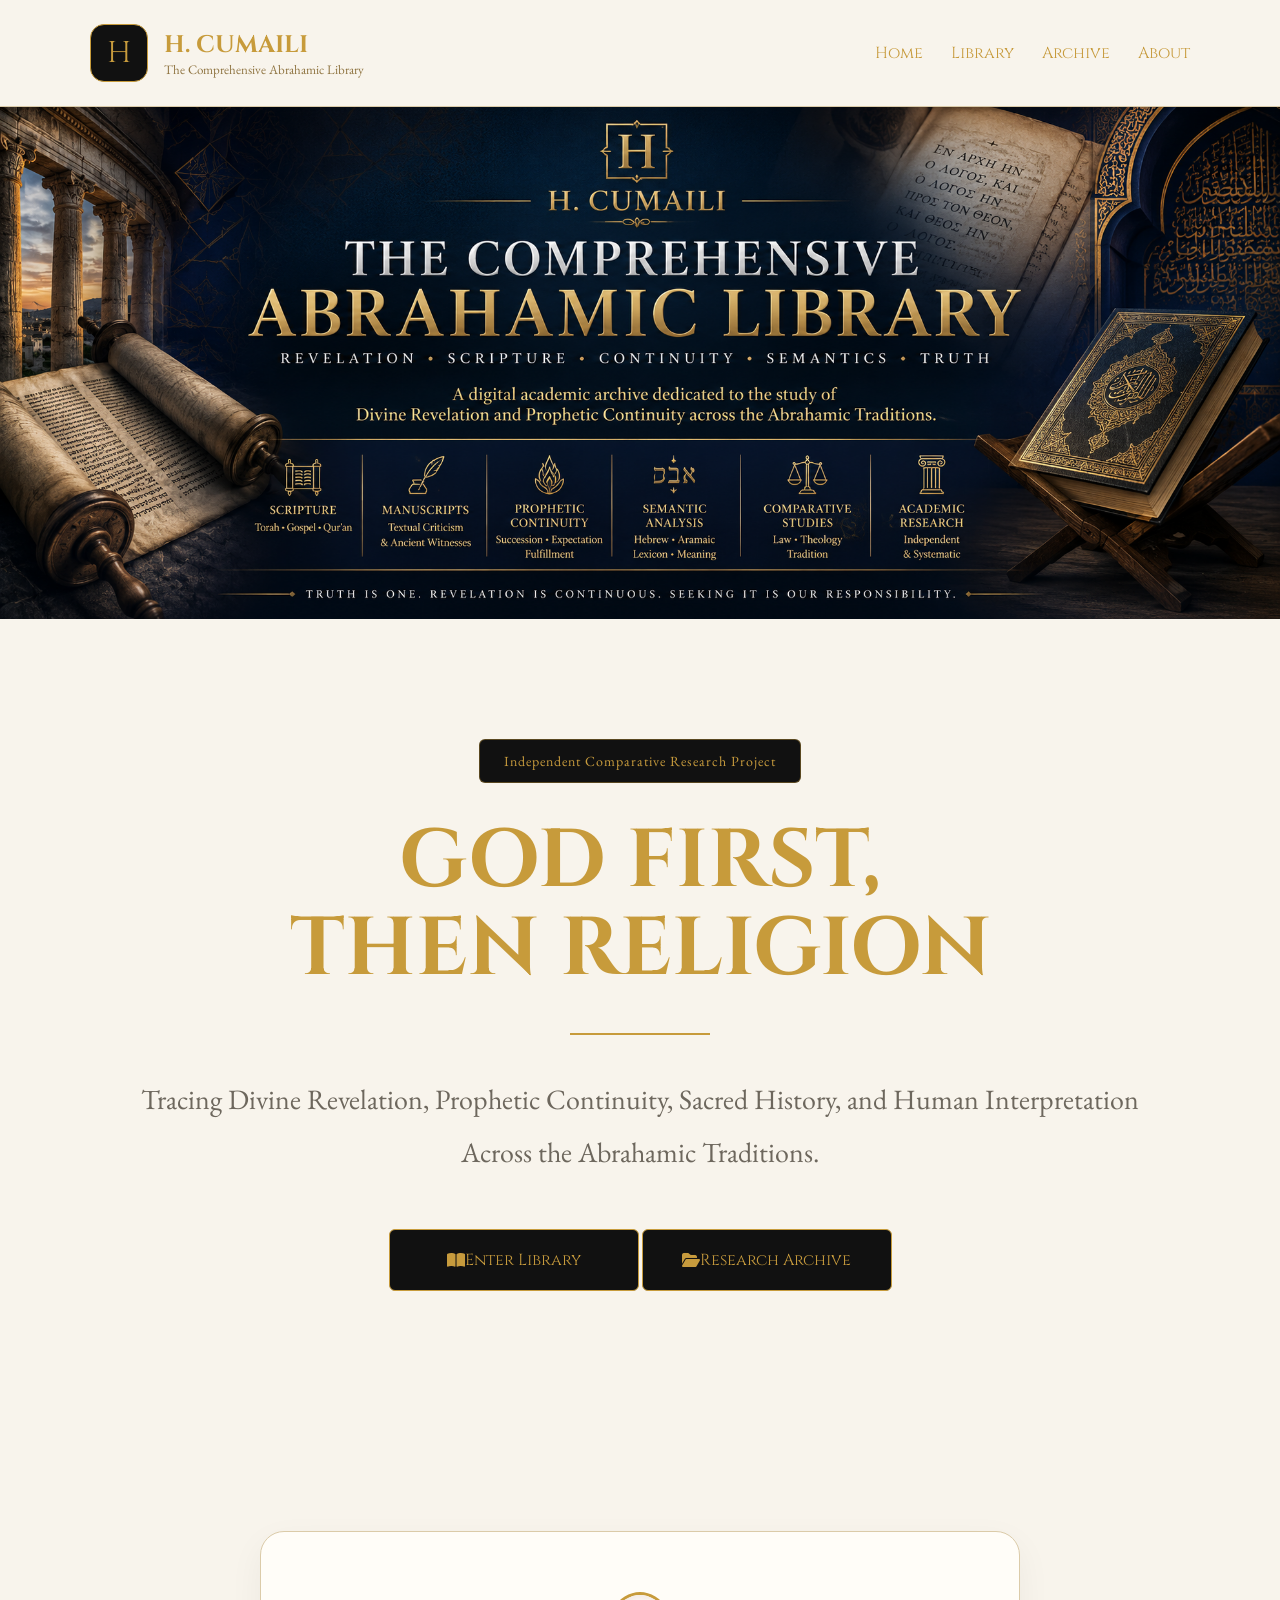
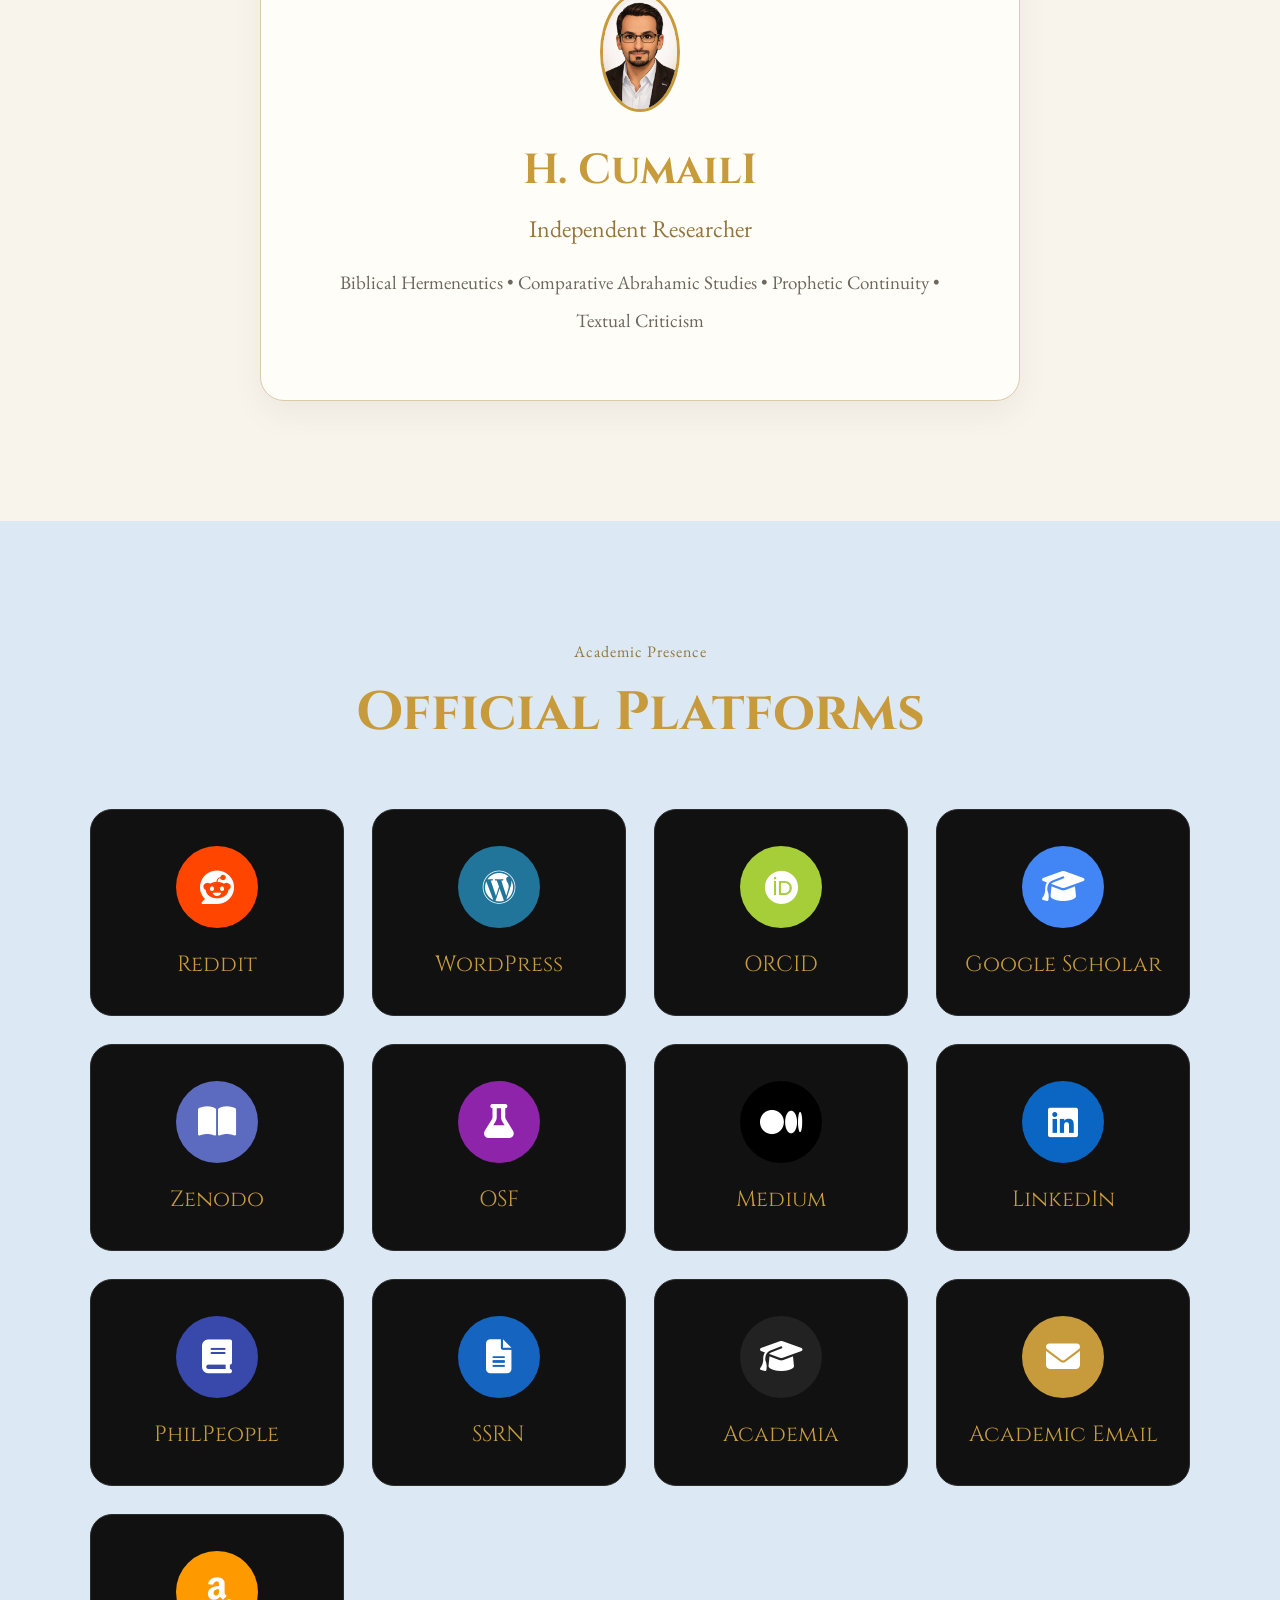
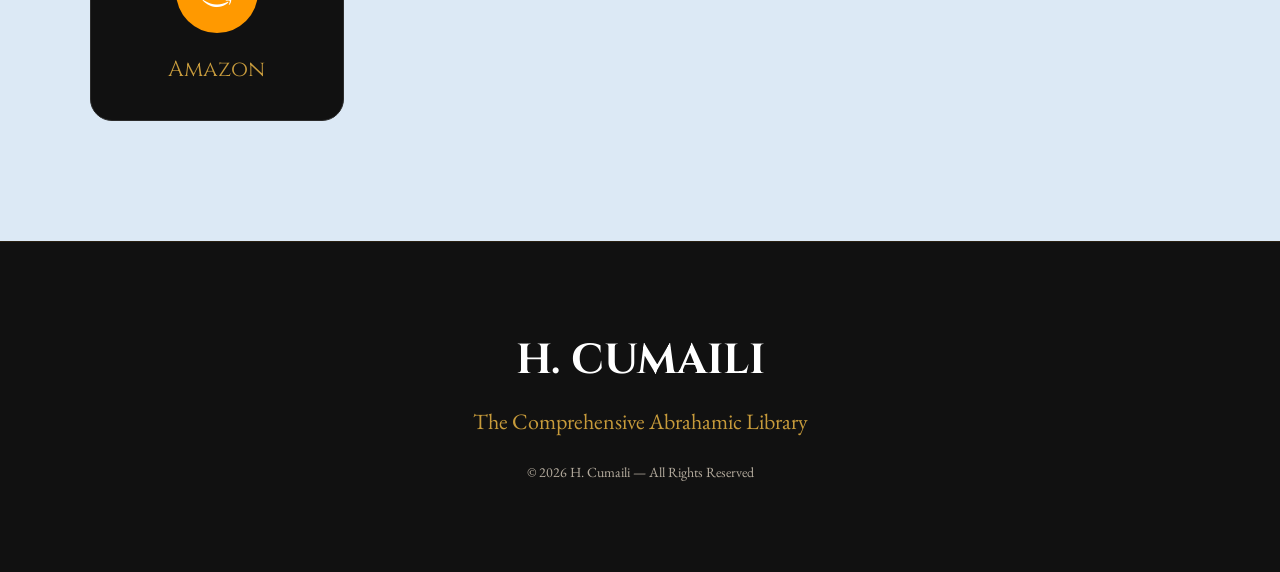
==== commit 3ac3dd4d: "Update index.html" ====
--- a/index.html
+++ b/index.html
@@ -111,13 +111,6 @@
 
 </section>
 
-<section class="about-link">
-
-  <a href="about.html" class="about-button">
-    About The Researcher
-  </a>
-
-</section>
 
 <!-- =========================
 RESEARCHER
--- a/style.css
+++ b/style.css
@@ -891,4 +891,35 @@
 
   margin:40px auto;
 
+}
+.about-link{
+  text-align:center;
+  margin-top:40px;
+}
+
+.about-button{
+
+  display:inline-block;
+
+  padding:14px 32px;
+
+  border:1px solid var(--gold-dark);
+
+  border-radius:40px;
+
+  text-decoration:none;
+
+  color:var(--gold-dark);
+
+  font-family:'Cinzel', serif;
+
+  transition:0.3s;
+}
+
+.about-button:hover{
+
+  background:var(--gold-dark);
+
+  color:white;
+
 }
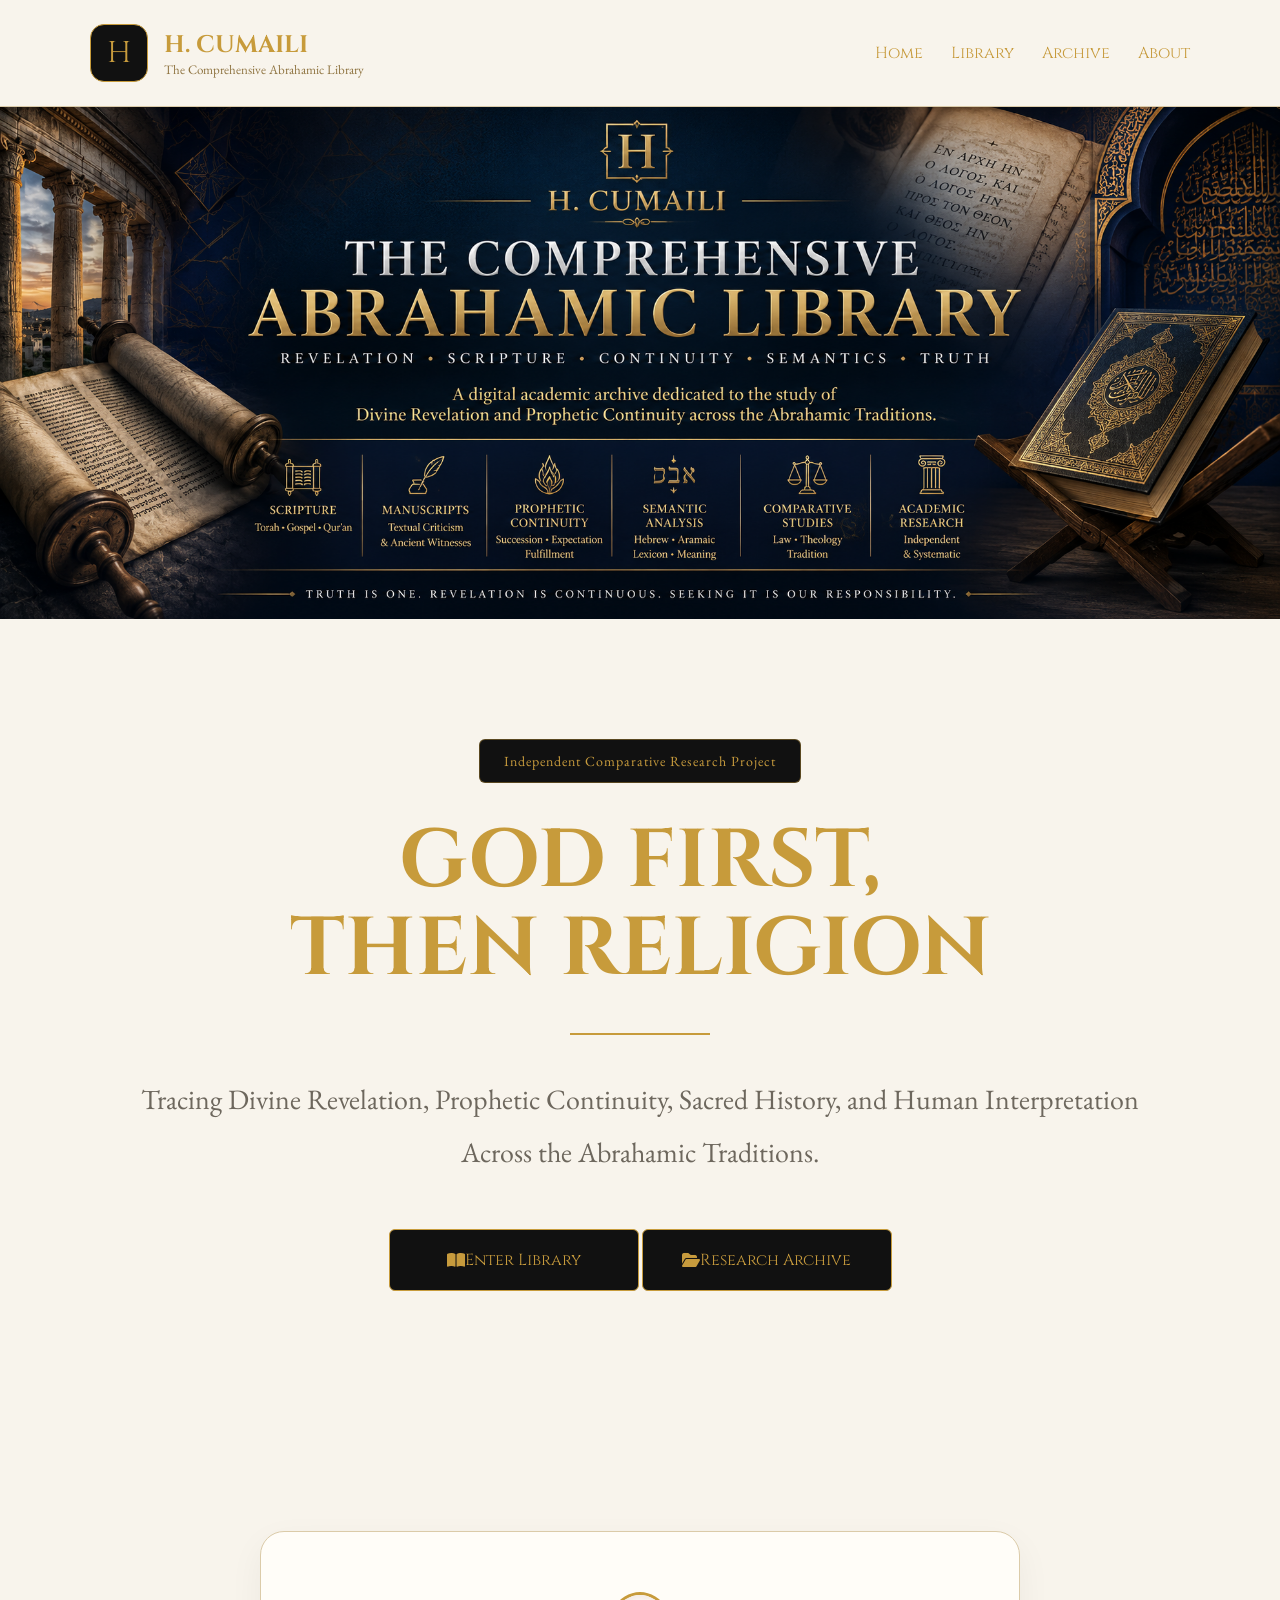
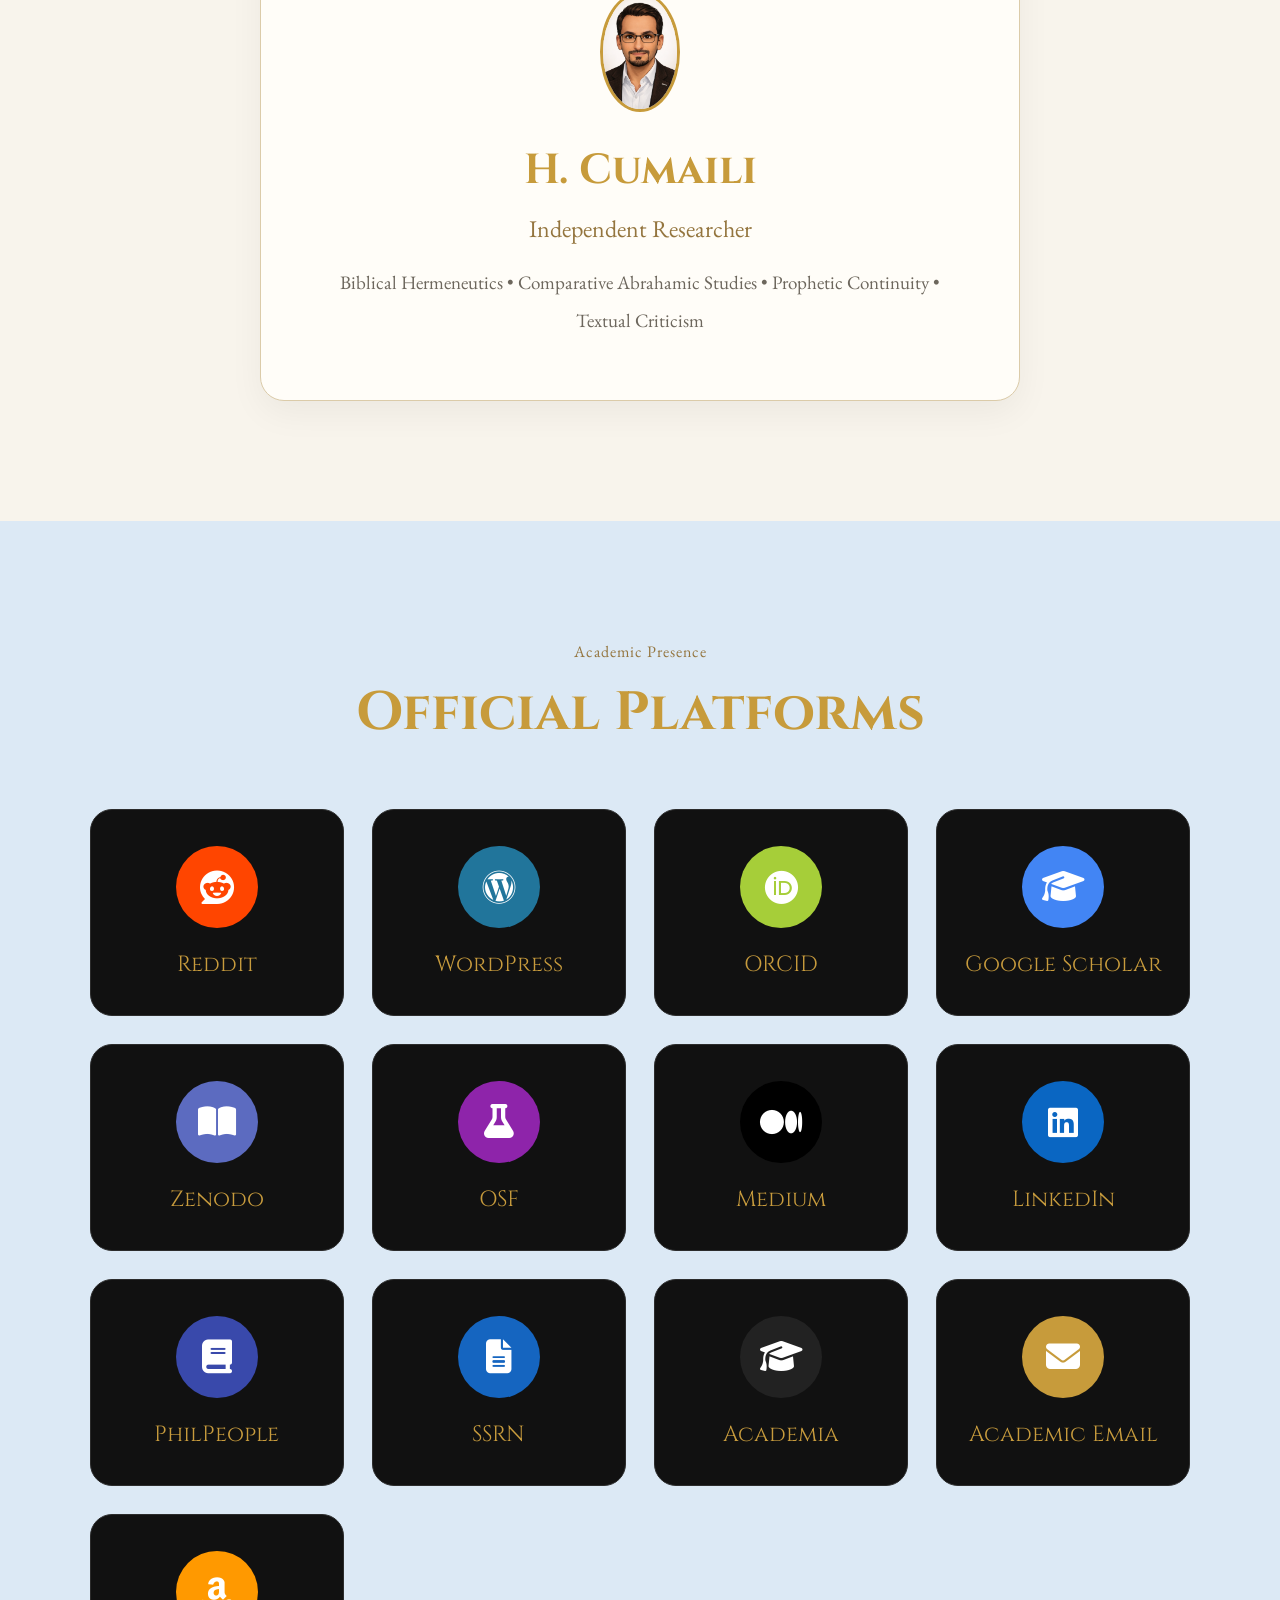
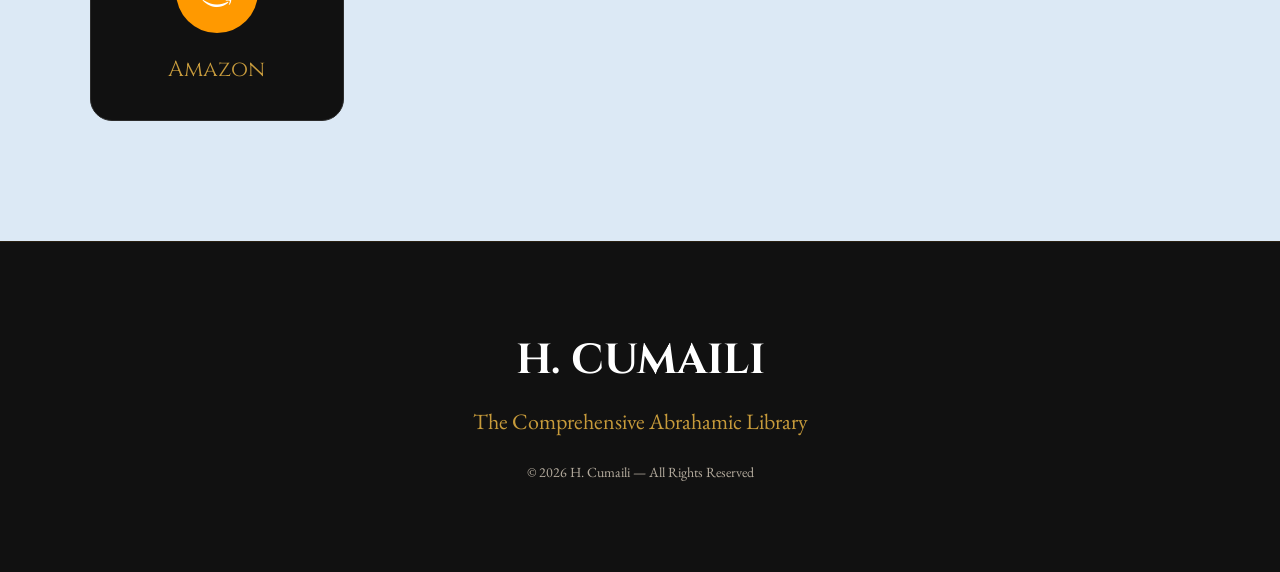
==== commit b669b85e: "Update index.html" ====
--- a/index.html
+++ b/index.html
@@ -115,20 +115,19 @@
 <!-- =========================
 RESEARCHER
 ========================= -->
-
 <section class="researcher-section">
 
   <div class="researcher-card">
 
-    <img src="profile.png" alt="H. Cumaili">
-
-    <h2>H. CumailI</h2>
+    <img src="profile.png" class="researcher-profile" alt="H. Cumaili">
+
+    <h2>H. Cumaili</h2>
 
     <p class="researcher-role">
       Independent Researcher
     </p>
 
-    <span>
+    <span class="researcher-fields">
       Biblical Hermeneutics • Comparative Abrahamic Studies •
       Prophetic Continuity • Textual Criticism
     </span>
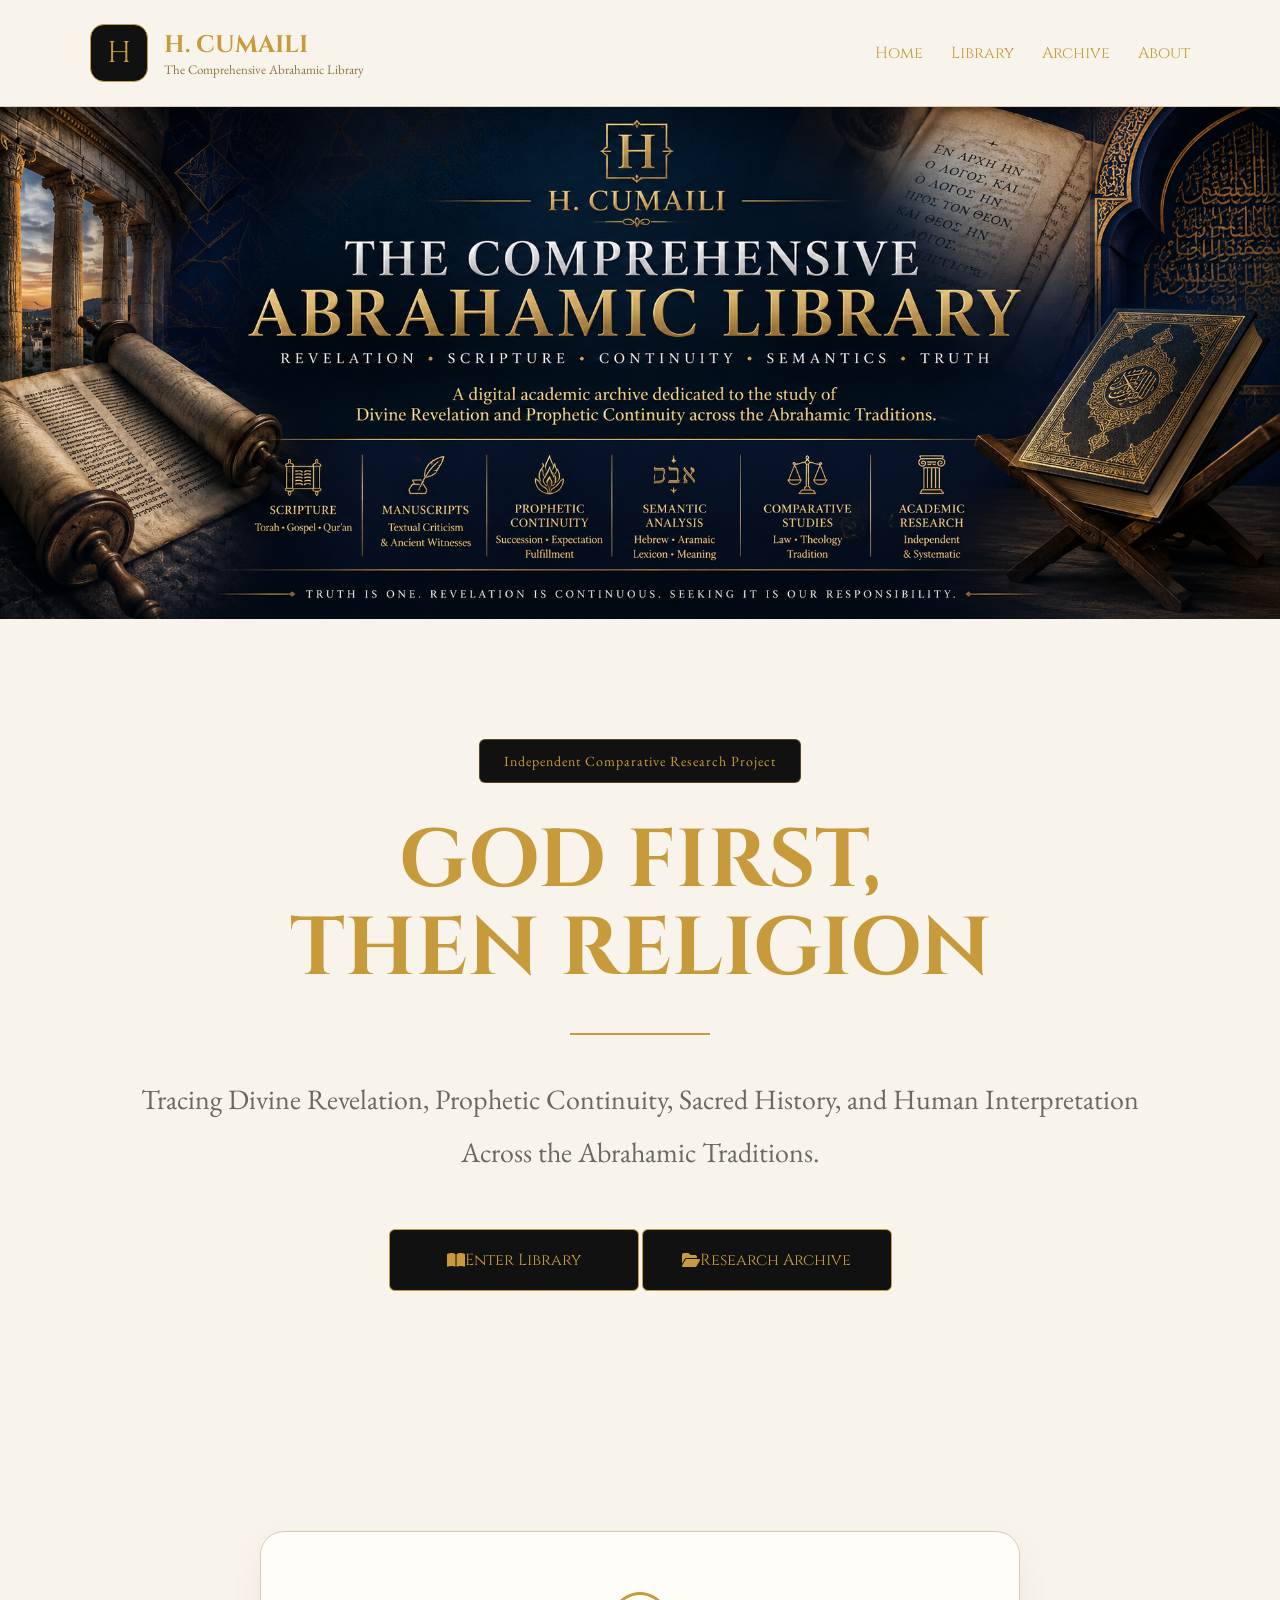
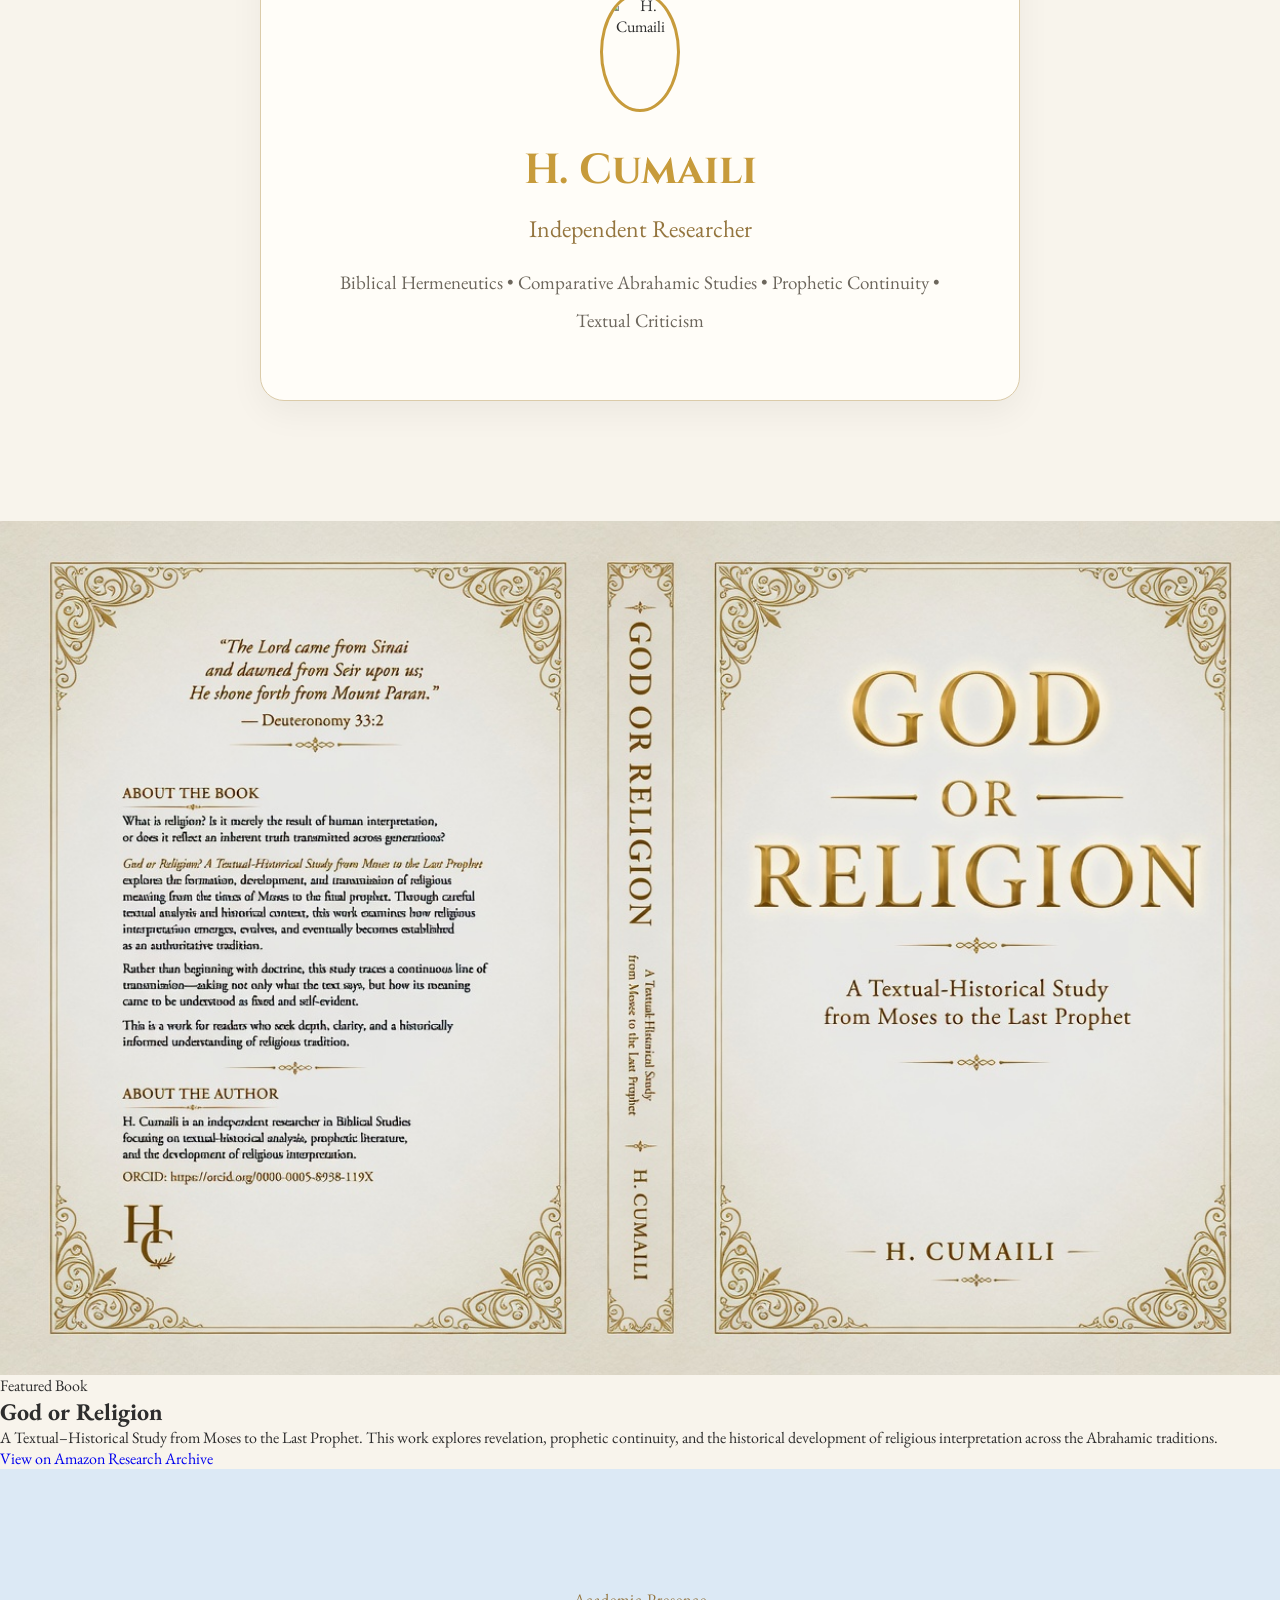
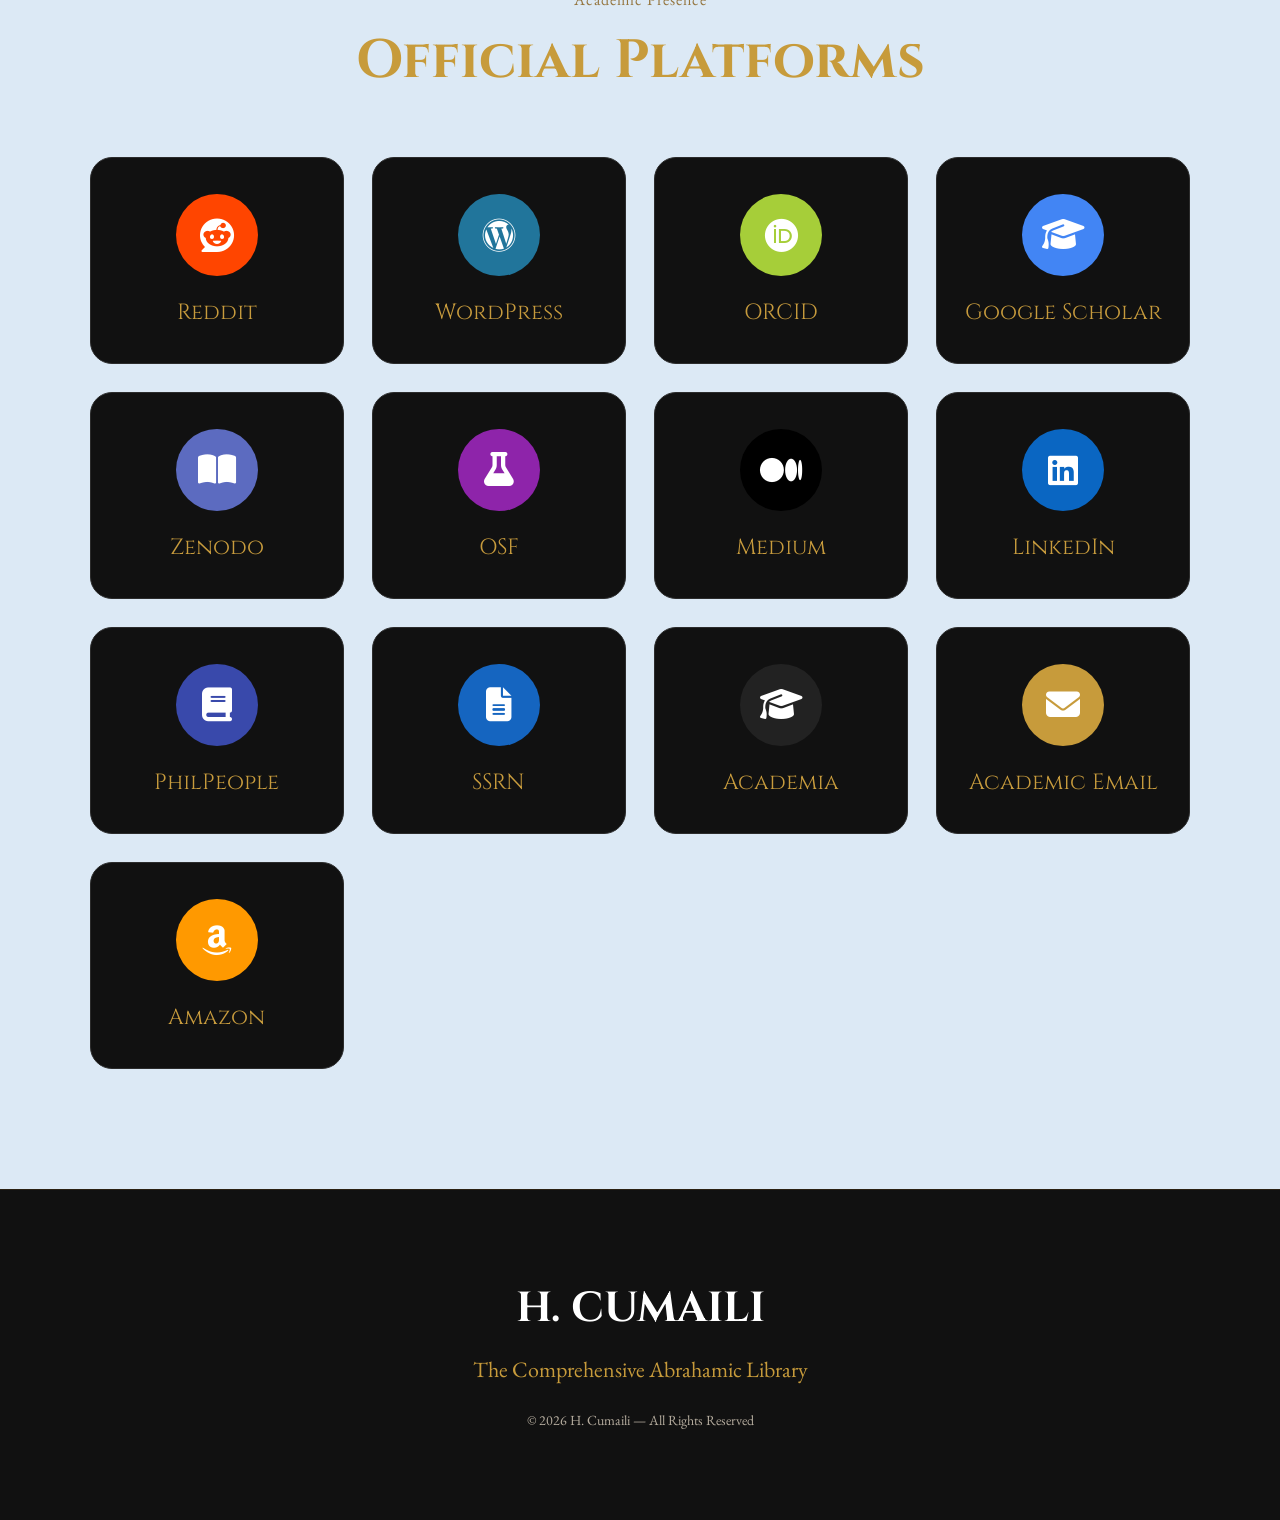
==== commit 05aeddec: "Add book section with details and links" ====
--- a/index.html
+++ b/index.html
@@ -135,7 +135,49 @@
   </div>
 
 </section>
-
+<!-- =========================
+book-section
+========================= -->
+  <section class="book-section">
+
+  <div class="book-container">
+
+    <div class="book-image">
+      <img src="book.jpg" alt="God or Religion Book Cover">
+    </div>
+
+    <div class="book-content">
+
+      <span class="section-tag">
+        Featured Book
+      </span>
+
+      <h2>
+        God or Religion
+      </h2>
+
+      <p>
+        A Textual–Historical Study from Moses to the Last Prophet.
+        This work explores revelation, prophetic continuity,
+        and the historical development of religious interpretation
+        across the Abrahamic traditions.
+      </p>
+
+      <div class="book-buttons">
+        <a href="https://www.amazon.com/dp/B0GWH6NF5C" target="_blank">
+          View on Amazon
+        </a>
+
+        <a href="archive.html">
+          Research Archive
+        </a>
+      </div>
+
+    </div>
+
+  </div>
+
+</section>
 <!-- =========================
 PLATFORMS
 ========================= -->
